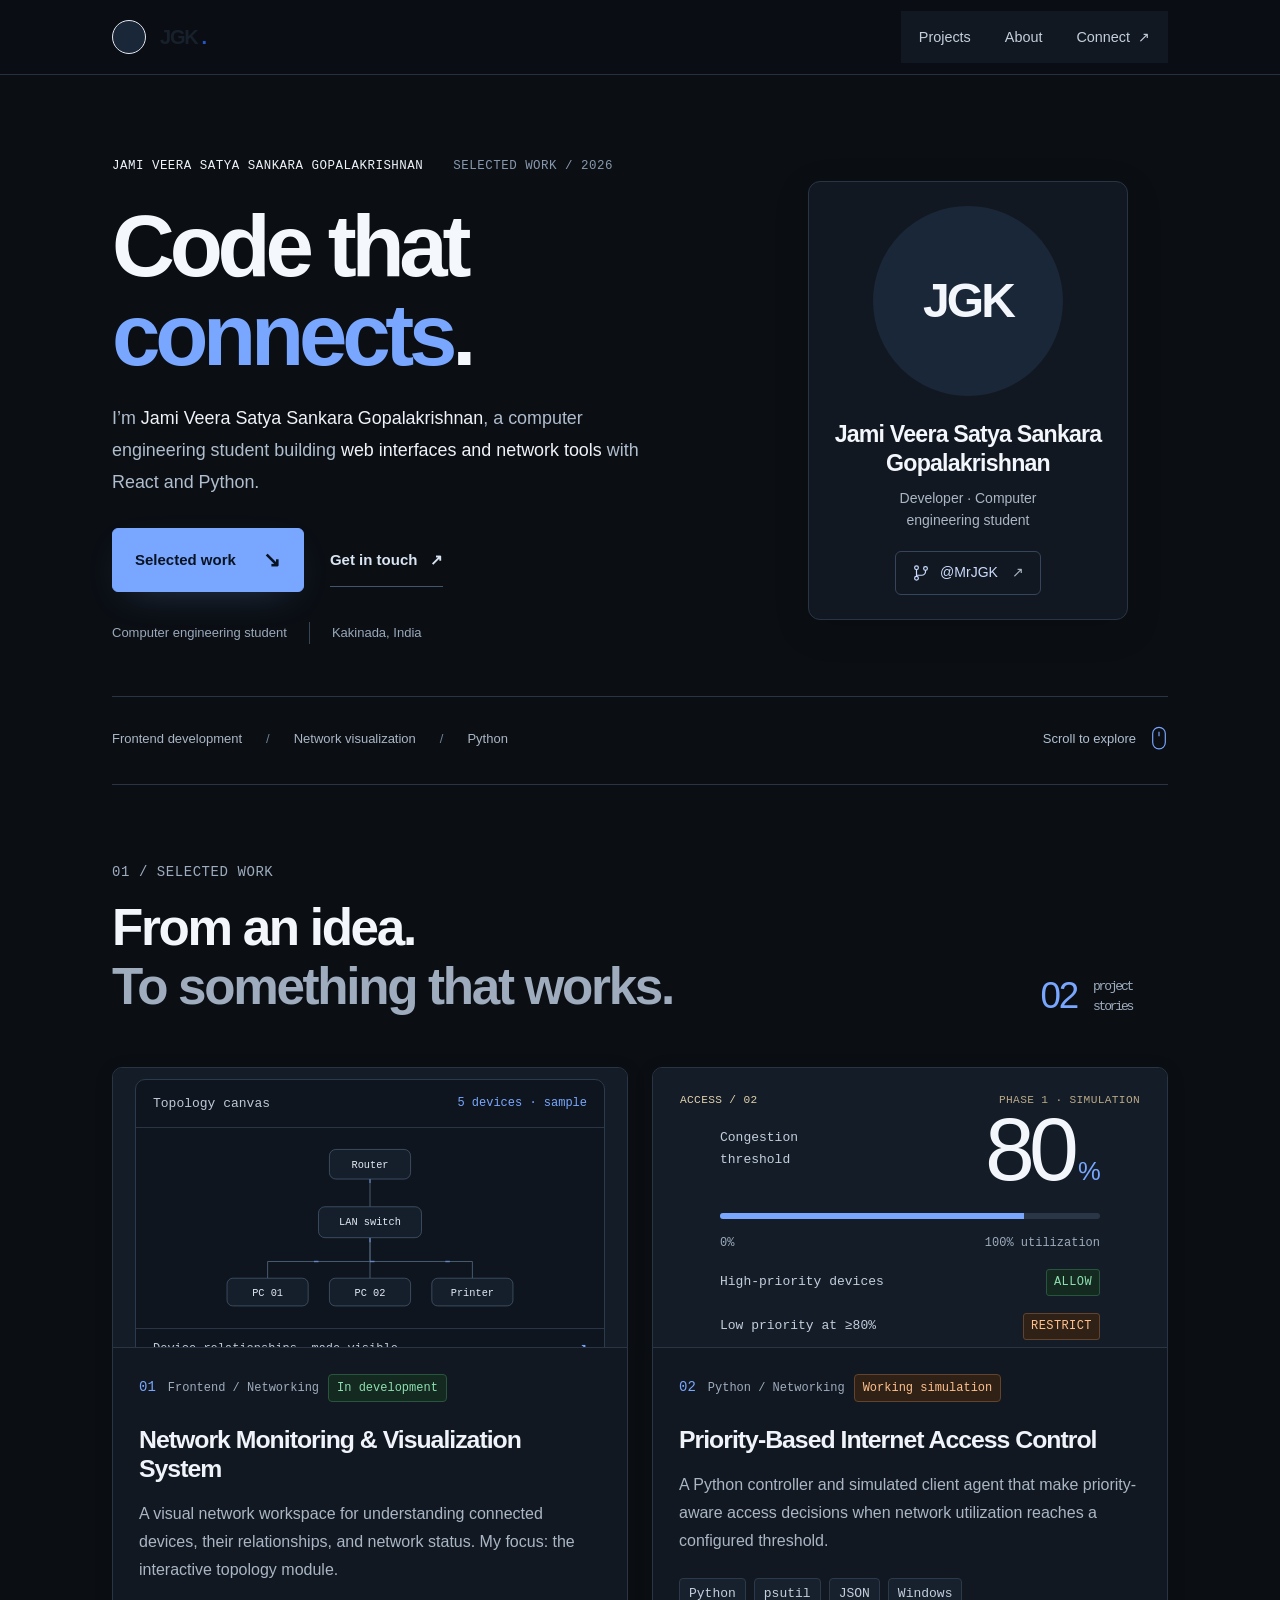
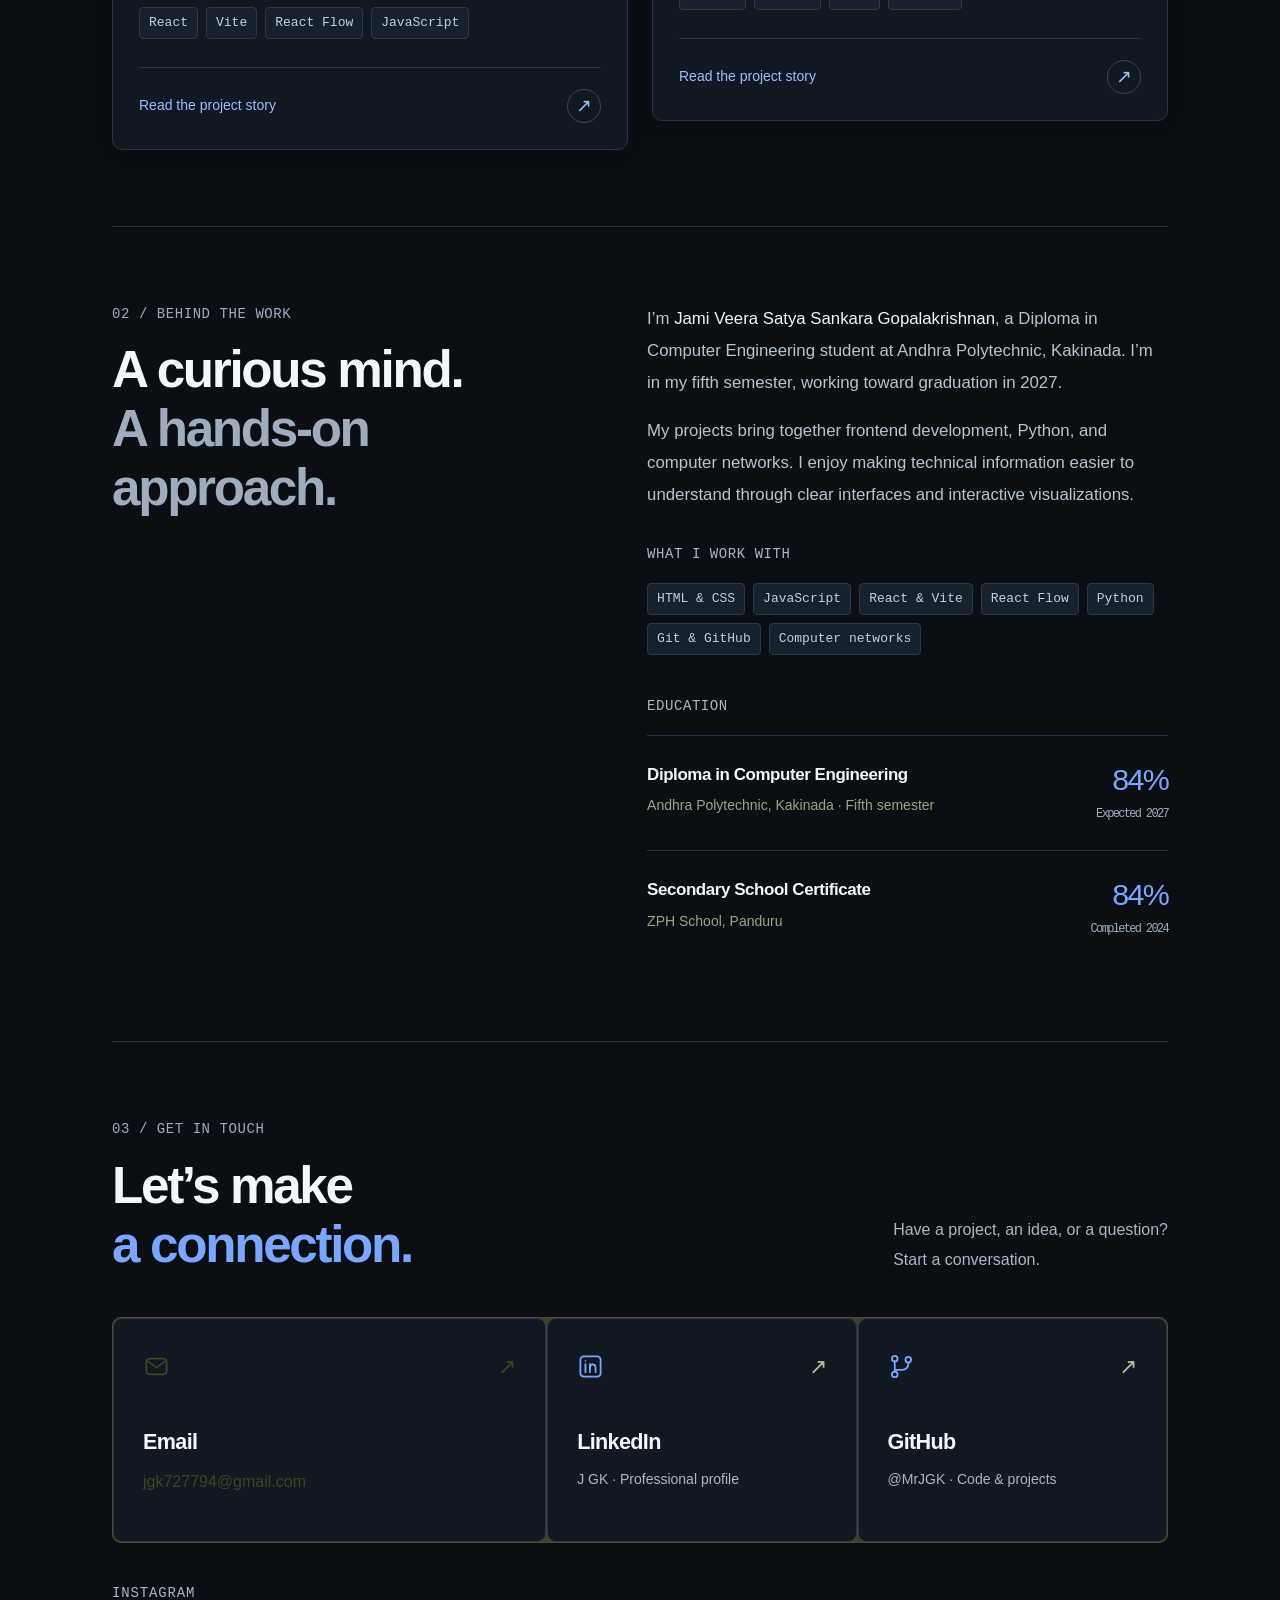
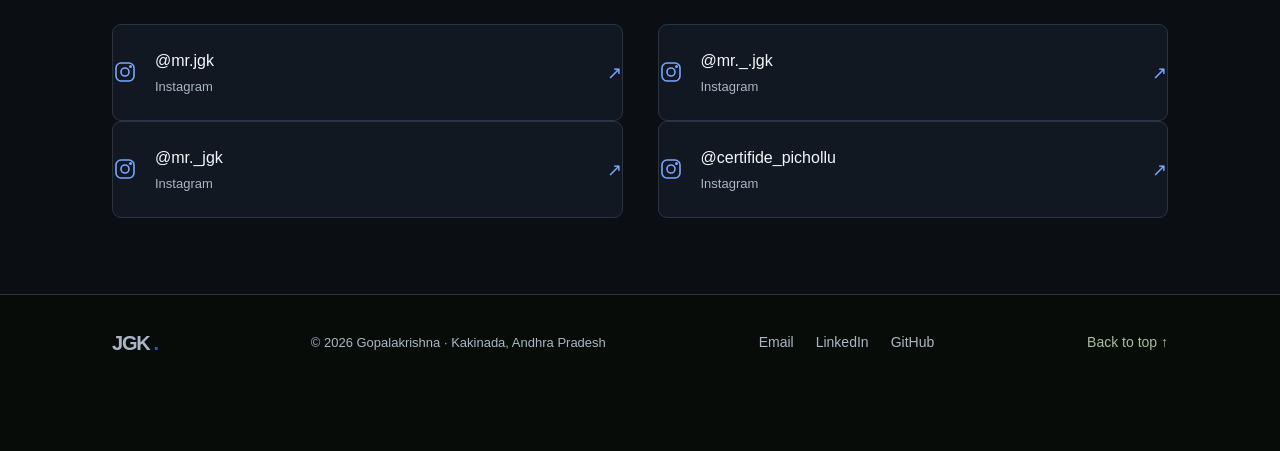
==== index.html @ 1cbed415 "Apply dark mode stylesheet cache refresh" ====
<!doctype html>
<html lang="en">
<head>
  <meta charset="UTF-8"><meta name="viewport" content="width=device-width,initial-scale=1">
  <title>Jami Veera Satya Sankara Gopalakrishnan | Portfolio</title>
  <meta name="description" content="Portfolio of Jami Veera Satya Sankara Gopalakrishnan — Computer Engineering student, web development, Python, and network visualization projects.">
  <meta name="theme-color" content="#ffffff">
  <link rel="icon" type="image/svg+xml" href="assets/favicon.svg">
  

  <script src="assets/effects.js?v=20261025-effects" defer></script>
  <link rel="preconnect" href="https://avatars.githubusercontent.com">
  <script src="assets/profile.js?v=20261025-effects" defer></script>
  <script src="assets/cinematic.js?v=20261025-effects" defer></script>
  <link rel="stylesheet" href="assets/portfolio.css?v=20261025-dark">
</head>
<body id="top" class="portfolio-home">
<div class="site-atmosphere" aria-hidden="true"><div class="background-shade"></div><canvas class="light-field" data-light-field></canvas></div>
<a class="skip-link" href="#main">Skip to content</a>
<header class="site-header"><div class="wrap header-inner"><a class="brand" href="index.html" aria-label="Jami Veera Satya Sankara Gopalakrishnan home"><span class="brand-avatar"><img data-github-avatar src="https://avatars.githubusercontent.com/u/302349533?v=4&amp;s=1024" width="36" height="36" alt="" decoding="async" referrerpolicy="no-referrer"></span>JGK<span>.</span></a><nav class="nav" aria-label="Main navigation"><a href="#projects">Projects</a><a href="#about">About</a><a href="#connect">Connect <span aria-hidden="true">↗</span></a></nav></div><div class="scroll-progress" aria-hidden="true"></div></header>
<main id="main" class="wrap">
  <section class="hero" aria-labelledby="intro-title">
    <div class="hero-stage">
      <div class="hero-copy">
        <p class="eyebrow"><span class="hero-identity">Jami Veera Satya Sankara Gopalakrishnan</span><span class="hero-edition">Selected work / 2026</span></p>
        <h1 id="intro-title"><span class="title-line">Code that</span><span class="title-line title-accent">connects<span class="hero-stop">.</span></span></h1>
        <p class="hero-description">I’m <strong>Jami Veera Satya Sankara Gopalakrishnan</strong>, a computer engineering student building <strong>web interfaces and network tools</strong> with React and Python.</p>
        <div class="hero-actions"><a class="primary-action" href="#projects">Selected work <span aria-hidden="true">↘</span></a><a class="secondary-action" href="mailto:jgk727794@gmail.com">Get in touch <span aria-hidden="true">↗</span></a></div>
        <div class="hero-context"><span>Computer engineering student</span><span>Kakinada, India</span></div>
      </div>
      <figure class="github-profile" aria-label="Jami Veera Satya Sankara Gopalakrishnan’s GitHub profile">
        <div class="github-profile-photo">
          <span class="github-profile-fallback" aria-hidden="true">JGK</span>
          <img data-github-avatar src="https://avatars.githubusercontent.com/u/302349533?v=4&amp;s=1024" width="256" height="256" alt="Jami Veera Satya Sankara Gopalakrishnan’s GitHub profile photo" fetchpriority="high" decoding="async" referrerpolicy="no-referrer">
        </div>
        <figcaption class="github-profile-details">
          <strong class="github-profile-name">Jami Veera Satya Sankara Gopalakrishnan</strong>
          <span class="github-profile-role">Developer · Computer engineering student</span>
          <a class="github-profile-link" href="https://github.com/MrJGK" target="_blank" rel="noopener noreferrer" aria-label="View MrJGK on GitHub, opens in a new tab">
            <svg viewBox="0 0 24 24" fill="none" stroke="currentColor" stroke-width="1.6" stroke-linecap="round" stroke-linejoin="round" aria-hidden="true"><circle cx="6" cy="5" r="2.5"/><circle cx="6" cy="19" r="2.5"/><circle cx="18" cy="6" r="2.5"/><path d="M6 7.5v9M18 8.5V10a5 5 0 0 1-5 5H6"/></svg>
            <span>@MrJGK</span><span aria-hidden="true">↗</span>
          </a>
        </figcaption>
      </figure>
    </div>
    <div class="hero-foot"><p>Frontend development <span aria-hidden="true">/</span> Network visualization <span aria-hidden="true">/</span> Python</p><a href="#projects" aria-label="Scroll to selected projects"><span>Scroll to explore</span><svg viewBox="0 0 20 28" fill="none" stroke="currentColor" stroke-width="1.3" aria-hidden="true"><rect x="3" y="1" width="14" height="24" rx="7"/><path d="M10 6v5"/></svg></a></div>
  </section>

  <section class="section" id="projects" aria-labelledby="projects-title">
    <div class="section-title" data-reveal><div><p class="overline">01 / Selected work</p><h2 id="projects-title">From an idea.<br><span class="muted-heading">To something that works.</span></h2></div><p class="work-count">02 <span>project stories</span></p></div>
    <div class="project-grid">
      <div class="project-shell" data-reveal style="--reveal-delay:0ms"><a class="project-card" href="projects/network-monitoring/index.html" aria-labelledby="network-title network-action">
        <div class="project-cover network-cover"><div class="cover-caption"><span>NETWORK / 01</span><span>Illustrative topology</span></div>
          <div class="network-preview">
            <div class="preview-heading"><span>Topology canvas</span><span class="preview-label">5 devices · sample</span></div>
            <svg class="topology" viewBox="0 0 480 264" aria-hidden="true">
              <g class="network-links" fill="none" stroke="currentColor" stroke-width="1.3"><path d="M240 55V99M240 147V184H81V210M240 184H399V210M240 147V210"/></g>
              <g class="network-packets" fill="none" stroke="currentColor" stroke-width="2"><path d="M240 55V99M240 147V184H81V210M240 184H399V210M240 147V210"/></g>
              <g class="network-nodes" stroke-width="1"><rect x="177" y="10" width="126" height="46" rx="10"/><rect x="160" y="99" width="160" height="48" rx="10"/><rect x="18" y="210" width="126" height="43" rx="9"/><rect x="177" y="210" width="126" height="43" rx="9"/><rect x="336" y="210" width="126" height="43" rx="9"/></g>
              <g class="network-node-labels" font-family="Consolas,monospace" font-size="16" text-anchor="middle"><text x="240" y="39">Router</text><text x="240" y="128">LAN switch</text><text x="81" y="237">PC 01</text><text x="240" y="237">PC 02</text><text x="399" y="237">Printer</text></g>
            </svg>
            <div class="preview-footer"><span>Device relationships, made visible.</span><span aria-hidden="true">↗</span></div>
          </div>
        </div>
        <div class="project-body"><div class="card-meta"><span class="index">01</span><span>Frontend / Networking</span><span class="badge">In development</span></div><h3 id="network-title" style="view-transition-name:network-title">Network Monitoring &amp; Visualization System</h3><p>A visual network workspace for understanding connected devices, their relationships, and network status. My focus: the interactive topology module.</p><ul class="tags" aria-label="Technologies"><li>React</li><li>Vite</li><li>React Flow</li><li>JavaScript</li></ul><div class="card-bottom"><span id="network-action">Read the project story</span><span class="arrow" aria-hidden="true">↗</span></div></div>
      </a></div>
      <div class="project-shell" data-reveal style="--reveal-delay:90ms"><a class="project-card" href="projects/priority-access-control/index.html" aria-labelledby="priority-title priority-action">
        <div class="project-cover priority"><div class="cover-caption"><span>ACCESS / 02</span><span>Phase 1 · simulation</span></div><div class="rule-preview"><div class="threshold-display"><span>Congestion<br>threshold</span><strong>80<span>%</span></strong></div><div class="meter" aria-hidden="true"></div><div class="meter-label"><span>0%</span><span>100% utilization</span></div><div class="rule-line"><span>High-priority devices</span><b class="state-allow">ALLOW</b></div><div class="rule-line"><span>Low priority at ≥80%</span><b class="state-restrict">RESTRICT</b></div></div></div>
        <div class="project-body"><div class="card-meta"><span class="index">02</span><span>Python / Networking</span><span class="badge warm">Working simulation</span></div><h3 id="priority-title" style="view-transition-name:priority-title">Priority-Based Internet Access Control</h3><p>A Python controller and simulated client agent that make priority-aware access decisions when network utilization reaches a configured threshold.</p><ul class="tags" aria-label="Technologies"><li>Python</li><li>psutil</li><li>JSON</li><li>Windows</li></ul><div class="card-bottom"><span id="priority-action">Read the project story</span><span class="arrow" aria-hidden="true">↗</span></div></div>
      </a></div>
    </div>
  </section>

  <section class="section about-grid" id="about" aria-labelledby="about-title">
    <div class="about-title" data-reveal><p class="overline">02 / Behind the work</p><h2 id="about-title">A curious mind.<br><span class="muted-heading">A hands-on approach.</span></h2></div>
    <div class="about-copy" data-reveal style="--reveal-delay:80ms"><p>I’m <strong>Jami Veera Satya Sankara Gopalakrishnan</strong>, a Diploma in Computer Engineering student at Andhra Polytechnic, Kakinada. I’m in my fifth semester, working toward graduation in 2027.</p><p>My projects bring together frontend development, Python, and computer networks. I enjoy making technical information easier to understand through clear interfaces and interactive visualizations.</p><h3 class="subheading">What I work with</h3><ul class="tags" aria-label="Skills"><li>HTML &amp; CSS</li><li>JavaScript</li><li>React &amp; Vite</li><li>React Flow</li><li>Python</li><li>Git &amp; GitHub</li><li>Computer networks</li></ul>
      <div class="education"><h3 class="subheading">Education</h3><div class="education-item"><div><h3>Diploma in Computer Engineering</h3><p>Andhra Polytechnic, Kakinada · Fifth semester</p></div><div class="education-result">84%<span>Expected 2027</span></div></div><div class="education-item"><div><h3>Secondary School Certificate</h3><p>ZPH School, Panduru</p></div><div class="education-result">84%<span>Completed 2024</span></div></div></div>
    </div>
  </section>

  <section class="section" id="connect" aria-labelledby="connect-title">
    <div class="connect-intro" data-reveal><div><p class="overline">03 / Get in touch</p><h2 id="connect-title">Let’s make<br><span class="accent">a connection.</span></h2></div><p class="connect-copy">Have a project, an idea, or a question?<br>Start a conversation.</p></div>
    <div class="contact-grid">
      <div class="contact-shell" data-reveal>
        <a class="contact-card contact-email" href="mailto:jgk727794@gmail.com" aria-label="Email Jami Veera Satya Sankara Gopalakrishnan at jgk727794@gmail.com">
          <div class="contact-card-top"><svg viewBox="0 0 24 24" fill="none" stroke="currentColor" stroke-width="1.6" aria-hidden="true"><rect x="3" y="5" width="18" height="14" rx="3"/><path d="m4 7 8 6 8-6" stroke-linecap="round" stroke-linejoin="round"/></svg><span aria-hidden="true">↗</span></div>
          <strong>Email</strong><span class="contact-detail">jgk727794@gmail.com</span>
        </a>
      </div>
      <div class="contact-shell" data-reveal style="--reveal-delay:70ms">
        <a class="contact-card" href="https://www.linkedin.com/in/j-gk-05607840a/" target="_blank" rel="noopener noreferrer" aria-label="J GK on LinkedIn, opens in a new tab">
          <div class="contact-card-top"><svg viewBox="0 0 24 24" fill="none" stroke="currentColor" stroke-width="1.6" stroke-linecap="round" stroke-linejoin="round" aria-hidden="true"><rect x="3" y="3" width="18" height="18" rx="3"/><path d="M7.5 10v7M11.5 17v-7m0 3.2c0-4.2 5-4.2 5 0V17"/><circle cx="7.5" cy="7" r=".7" fill="currentColor" stroke="none"/></svg><span aria-hidden="true">↗</span></div>
          <strong>LinkedIn</strong><span class="contact-detail">J GK · Professional profile</span>
        </a>
      </div>
      <div class="contact-shell" data-reveal style="--reveal-delay:140ms">
        <a class="contact-card" href="https://github.com/MrJGK" target="_blank" rel="noopener noreferrer" aria-label="MrJGK on GitHub, opens in a new tab">
          <div class="contact-card-top"><svg viewBox="0 0 24 24" fill="none" stroke="currentColor" stroke-width="1.6" stroke-linecap="round" stroke-linejoin="round" aria-hidden="true"><circle cx="6" cy="5" r="2.5"/><circle cx="6" cy="19" r="2.5"/><circle cx="18" cy="6" r="2.5"/><path d="M6 7.5v9M18 8.5V10a5 5 0 0 1-5 5H6"/></svg><span aria-hidden="true">↗</span></div>
          <strong>GitHub</strong><span class="contact-detail">@MrJGK · Code &amp; projects</span>
        </a>
      </div>
    </div>
    <h3 class="instagram-heading" data-reveal>Instagram</h3>
    <div class="social-grid">
      <div class="social-shell" data-reveal style="--reveal-delay:0ms"><a class="social-link" href="https://www.instagram.com/mr.jgk/" target="_blank" rel="noopener noreferrer" aria-label="Instagram @mr.jgk, opens in a new tab"><svg class="social-icon" viewBox="0 0 24 24" fill="none" stroke="currentColor" stroke-width="1.6" aria-hidden="true"><rect x="3" y="3" width="18" height="18" rx="5"/><circle cx="12" cy="12" r="4"/><circle cx="17.5" cy="6.5" r=".7" fill="currentColor"/></svg><span class="social-text"><strong>@mr.jgk</strong><small>Instagram</small></span><span class="external-arrow" aria-hidden="true">↗</span></a></div>
      <div class="social-shell" data-reveal style="--reveal-delay:70ms"><a class="social-link" href="https://www.instagram.com/mr._.jgk/" target="_blank" rel="noopener noreferrer" aria-label="Instagram @mr._.jgk, opens in a new tab"><svg class="social-icon" viewBox="0 0 24 24" fill="none" stroke="currentColor" stroke-width="1.6" aria-hidden="true"><rect x="3" y="3" width="18" height="18" rx="5"/><circle cx="12" cy="12" r="4"/><circle cx="17.5" cy="6.5" r=".7" fill="currentColor"/></svg><span class="social-text"><strong>@mr._.jgk</strong><small>Instagram</small></span><span class="external-arrow" aria-hidden="true">↗</span></a></div>
      <div class="social-shell" data-reveal style="--reveal-delay:0ms"><a class="social-link" href="https://www.instagram.com/mr._jgk/" target="_blank" rel="noopener noreferrer" aria-label="Instagram @mr._jgk, opens in a new tab"><svg class="social-icon" viewBox="0 0 24 24" fill="none" stroke="currentColor" stroke-width="1.6" aria-hidden="true"><rect x="3" y="3" width="18" height="18" rx="5"/><circle cx="12" cy="12" r="4"/><circle cx="17.5" cy="6.5" r=".7" fill="currentColor"/></svg><span class="social-text"><strong>@mr._jgk</strong><small>Instagram</small></span><span class="external-arrow" aria-hidden="true">↗</span></a></div>
      <div class="social-shell" data-reveal style="--reveal-delay:70ms"><a class="social-link" href="https://www.instagram.com/certifide_pichollu/" target="_blank" rel="noopener noreferrer" aria-label="Instagram @certifide_pichollu, opens in a new tab"><svg class="social-icon" viewBox="0 0 24 24" fill="none" stroke="currentColor" stroke-width="1.6" aria-hidden="true"><rect x="3" y="3" width="18" height="18" rx="5"/><circle cx="12" cy="12" r="4"/><circle cx="17.5" cy="6.5" r=".7" fill="currentColor"/></svg><span class="social-text"><strong>@certifide_pichollu</strong><small>Instagram</small></span><span class="external-arrow" aria-hidden="true">↗</span></a></div>
    </div>
  </section>
</main>
<footer class="site-footer"><div class="wrap footer-inner"><a class="brand" href="index.html">JGK<span>.</span></a><p>© 2026 Gopalakrishna · Kakinada, Andhra Pradesh</p><nav class="footer-links" aria-label="Contact links"><a href="mailto:jgk727794@gmail.com">Email</a><a href="https://www.linkedin.com/in/j-gk-05607840a/" target="_blank" rel="noopener noreferrer" aria-label="LinkedIn, opens in a new tab">LinkedIn</a><a href="https://github.com/MrJGK" target="_blank" rel="noopener noreferrer" aria-label="GitHub, opens in a new tab">GitHub</a></nav><a href="#top">Back to top ↑</a></div></footer>
<button class="motion-toggle" data-motion-toggle type="button" aria-pressed="false" aria-label="Pause visual effects" hidden><svg viewBox="0 0 18 18" fill="none" stroke="currentColor" stroke-width="1.6" aria-hidden="true"><path class="pause-icon" d="M6 4v10M12 4v10"/><path class="play-icon" d="m6 4 7 5-7 5Z"/></svg><span data-motion-label>Pause effects</span></button>
</body>
</html>
---- assets/portfolio.css ----
@charset "UTF-8";
/* A single shared visual system for the portfolio and its project stories. */
:root{color-scheme:dark;--bg:#080b0a;--panel:#111713;--panel-2:#18221a;--ink:#f1f4ec;--muted:#aeb9b0;--line:#2b372d;--accent:#d0ff4e;--accent-cool:#8ddcc8;--peach:#f7be81;--sans:Arial,"Segoe UI",Helvetica,sans-serif;--mono:"SFMono-Regular",Consolas,"Liberation Mono",monospace;--ease-out:cubic-bezier(.22,1,.36,1);--scroll-progress:0;--ambient-shift:0px;--scene-x:0px;--scene-y:0px}
*{box-sizing:border-box}
html{scroll-behavior:smooth;scroll-padding-top:104px}
body{margin:0;position:relative;isolation:isolate;background:var(--bg);color:var(--ink);font:400 1rem/1.7 var(--sans);-webkit-font-smoothing:antialiased}
::selection{background:var(--accent);color:#142000}
a{color:inherit;text-decoration:none}
a,button,input{touch-action:manipulation}
button,input{font:inherit}
a:focus-visible,button:focus-visible,summary:focus-visible{outline:3px solid var(--accent);outline-offset:6px;border-radius:4px}
svg{display:block;max-width:100%}
p,h1,h2,h3,h4{margin-top:0}
h1,h2,h3,h4{font-weight:600;line-height:1.12;letter-spacing:-.045em}
p{color:var(--muted);margin-bottom:1rem}
p:last-child{margin-bottom:0}
.wrap{width:100%;max-width:1440px;padding-inline:64px;margin-inline:auto}
.accent{color:var(--accent)}
.muted-heading{color:#94a28e}
.skip-link{position:fixed;top:-100px;left:20px;z-index:100;padding:10px 18px;background:var(--accent);color:var(--bg)}
.skip-link:focus{top:10px}
.site-atmosphere{position:fixed;inset:0;z-index:-1;pointer-events:none;overflow:hidden;background:var(--bg)}
.background-shade{position:absolute;inset:0;background:radial-gradient(ellipse at 80% 12%,rgba(119,157,62,.065),transparent 48%),radial-gradient(ellipse at 5% 70%,rgba(68,111,103,.045),transparent 45%)}
.light-field{position:absolute;inset:0;width:100%;height:100%;opacity:.7}
.project-page .light-field{opacity:.2}
.site-header{position:sticky;top:0;z-index:30;background:rgba(8,11,10,.76);backdrop-filter:blur(18px);-webkit-backdrop-filter:blur(18px);border-bottom:1px solid rgba(151,174,137,.14);transition:background .3s,border-color .3s}
.site-header.is-scrolled{background:rgba(8,11,10,.94);border-color:#36432f}
.header-inner{min-height:91px;display:flex;align-items:center;justify-content:space-between;gap:22px}
.brand{display:inline-flex;align-items:center;gap:4px;line-height:1;font-size:1.4rem;font-weight:750;letter-spacing:-.06em;flex-shrink:0}
.brand>span:last-child{color:var(--accent)}
.brand-avatar{display:block;width:34px;height:34px;margin-right:10px;border-radius:50%;overflow:hidden;background:#25321f;flex-shrink:0}
.brand-avatar img{width:100%;height:100%;object-fit:cover}
.nav{display:flex;align-items:center;gap:4px;padding:5px;border:1px solid #35402c;border-radius:100px;background:rgba(19,26,16,.86);font-size:.875rem}
.nav a{color:#c8d2bf;padding:9px 19px;border-radius:100px;min-height:42px;transition:color .25s,background .25s}
.nav a:hover{color:var(--ink);background:#253021}
.nav a[aria-current="location"]{background:var(--accent);color:#15200b}
.nav a:last-child span{padding-left:4px}
.scroll-progress{position:absolute;left:0;right:0;bottom:-1px;height:2px;background:linear-gradient(90deg,var(--accent),var(--accent-cool));transform:scaleX(var(--scroll-progress));transform-origin:left center;pointer-events:none}
.eyebrow,.overline{font: .875rem/1.6 var(--mono);text-transform:uppercase;letter-spacing:.07em;color:#b2c1a7}
.hero{position:relative;padding:0}
.hero-stage{position:relative;display:grid;grid-template-columns:1.16fr .84fr;gap:36px;align-items:center;min-height:min(790px,calc(100svh - 168px));padding:63px 0 42px}
.hero-copy{position:relative;z-index:2;min-width:0}
.hero .eyebrow{display:flex;align-items:center;flex-wrap:wrap;gap:12px 30px;margin:0 0 35px;font-size:.8125rem}
.hero-identity{color:var(--ink)}
.hero-edition{color:#839176}
.hero h1{position:relative;margin:0 0 28px;font-size:clamp(4.25rem,8vw,7.7rem);font-weight:750;line-height:.97;letter-spacing:-.065em;text-transform:uppercase}
.title-line{display:block;white-space:nowrap}
.title-accent{color:var(--accent)}
.hero-stop{color:#ecf3e5}
.hero-description{font-size:1.08rem;line-height:1.85;max-width:465px;margin-bottom:30px;color:#adbba5}
.hero-description strong{color:#e1eadb;font-weight:500}
.hero-actions{display:flex;flex-wrap:wrap;align-items:center;gap:26px}
.primary-action,.secondary-action{display:inline-flex;align-items:center;justify-content:center;min-height:54px;gap:27px;font-size:.9375rem;font-weight:600;transition:transform .35s var(--ease-out),background .3s,color .3s,box-shadow .3s}
.primary-action{padding:13px 22px;border:1px solid var(--accent);border-radius:5px;background:var(--accent);color:#14200a;box-shadow:0 12px 38px -18px rgba(189,255,63,.3)}
.primary-action:hover{background:#e0ff89;transform:translateY(-3px);box-shadow:0 15px 40px -15px rgba(189,255,63,.3)}
.primary-action span{font-size:1.3rem;transition:transform .35s var(--ease-out)}
.primary-action:hover span{transform:translate(3px,3px)}
.secondary-action{gap:13px;color:#d4dfcc;border-bottom:1px solid #546744}
.secondary-action:hover{color:var(--accent)}
.secondary-action span{transition:transform .35s var(--ease-out)}
.secondary-action:hover span{transform:translate(3px,-3px)}
.hero-context{margin-top:30px;display:flex;flex-wrap:wrap;gap:10px 22px;font-size:.8125rem;color:#8e9b85}
.hero-context span+span{padding-left:22px;border-left:1px solid #425336}
/* A static GitHub profile: no masks, filters, lighting, tilt, or image animation. */
.github-profile{width:100%;max-width:380px;justify-self:center;margin:0;padding:32px 24px;background:var(--panel);border:1px solid var(--line);border-radius:24px;text-align:center}
.github-profile-photo{position:relative;display:grid;place-items:center;width:min(100%,256px);aspect-ratio:1;margin:0 auto 24px;border-radius:50%;overflow:hidden;background:#25321f;border:1px solid #44503e}
.github-profile-photo img{position:absolute;inset:0;display:block;width:100%;height:100%;object-fit:cover;background:var(--panel)}
.github-profile-fallback{font-size:3rem;font-weight:600;letter-spacing:-.06em;color:var(--ink)}
.github-profile-details{display:flex;flex-direction:column;align-items:center;gap:9px}
.github-profile-name{font-size:1.45rem;line-height:1.25;font-weight:600;letter-spacing:-.035em;color:var(--ink)}
.github-profile-role{max-width:250px;font-size:.875rem;line-height:1.6;color:var(--muted);text-wrap:balance}
.github-profile-link{display:inline-flex;align-items:center;justify-content:center;gap:10px;min-height:44px;margin-top:10px;padding:9px 16px;border:1px solid #40503b;border-radius:9px;color:#dce8d1;font-size:.875rem;line-height:1.5}
.github-profile-link svg{width:18px;height:18px;flex-shrink:0}
.github-profile-link>span:last-child{margin-left:4px;color:var(--muted)}
.github-profile-link:hover{background:#1f2922;border-color:#71806c}
@media(max-width:820px){.github-profile{max-width:360px;margin-top:10px}}
@media(max-width:380px){.github-profile{padding:26px 18px}.github-profile-photo{width:min(100%,220px)}}
.hero-foot{display:flex;justify-content:space-between;align-items:center;gap:24px;border-top:1px solid #30402b;padding:24px 0 27px}
.hero-foot>p{display:flex;flex-wrap:wrap;gap:10px 24px;font: .8125rem/1.7 var(--mono);color:#9eae91;margin:0}
.hero-foot>p>span{color:#5a7147}
.hero-foot>a{display:flex;align-items:center;gap:14px;font-size:.8125rem;white-space:nowrap;color:#b4c5a7;padding-block:5px}
.hero-foot svg{width:18px;height:26px;color:var(--accent)}
.section{padding-block:100px;border-top:1px solid #283424;scroll-margin-top:20px}
.section-title{display:flex;align-items:end;justify-content:space-between;gap:32px;margin-bottom:50px}
.section-title .overline{margin-bottom:24px}
.section-title h2,.about-title h2,.connect-intro h2{font-size:clamp(2.2rem,4.3vw,4rem);font-weight:550;line-height:1.08;letter-spacing:-.055em;margin:0}
.work-count{display:flex;align-items:center;gap:16px;color:var(--accent);font-size:3.1rem;line-height:1;letter-spacing:-.06em;margin:0}
.work-count span{font: .8125rem/1.55 var(--mono);color:#9bac8d;max-width:75px}
.project-grid{display:grid;grid-template-columns:1.16fr 1fr;gap:34px;align-items:start;perspective:1200px}
.project-shell{min-width:0}
.project-shell:nth-child(2){margin-top:128px}
.project-card{display:flex;flex-direction:column;min-width:0;position:relative;isolation:isolate;overflow:hidden;border:1px solid #334429;border-radius:13px;background:linear-gradient(145deg,rgba(21,31,18,.98),rgba(12,21,12,.98));transform:perspective(1000px) rotateX(var(--tilt-x,0deg)) rotateY(var(--tilt-y,0deg)) translateY(var(--card-lift,0px));transition:transform .5s var(--ease-out),border-color .35s,box-shadow .35s}
.project-card:before{content:"";position:absolute;inset:0;z-index:3;pointer-events:none;opacity:0;background:radial-gradient(480px circle at var(--pointer-x,50%) var(--pointer-y,0%),rgba(219,255,134,.095),transparent 67%);transition:opacity .3s}
.project-card.is-hovered:before{opacity:1}
.project-card:hover,.project-card:focus-visible{--card-lift:-5px;border-color:#88a65a;box-shadow:0 25px 75px -30px rgba(0,0,0,.65)}
.project-cover{position:relative;height:378px;min-width:0;display:flex;align-items:center;justify-content:center;padding:64px 30px 26px;border-bottom:1px solid #35492e;background:radial-gradient(ellipse at 40% 5%,rgba(164,228,77,.09),transparent 75%),linear-gradient(135deg,#172514,#0f1b10);overflow:hidden}
.project-cover:after{content:"↗";position:absolute;right:22px;bottom:20px;z-index:4;display:grid;place-items:center;width:40px;height:40px;border-radius:50%;background:var(--accent);color:#162509;font-size:1.3rem;opacity:0;transform:translate(-6px,6px);transition:opacity .35s,transform .35s var(--ease-out)}
.project-card:hover .project-cover:after,.project-card:focus-visible .project-cover:after{opacity:1;transform:none}
.cover-caption{position:absolute;left:27px;right:27px;top:24px;display:flex;justify-content:space-between;gap:14px;color:#c6d8b6;font: .75rem/1.5 var(--mono);text-transform:uppercase;letter-spacing:.03em}
.cover-caption span:last-child{color:#8ca279}
.network-preview{position:relative;width:100%;border:1px solid #3a512f;border-radius:10px;background:rgba(8,18,10,.54);box-shadow:0 22px 40px -25px #030703;transform:perspective(1000px) rotateX(5deg) rotateY(-6deg);transition:transform .6s var(--ease-out),border-color .35s}
.project-card:hover .network-preview,.project-card:focus-visible .network-preview{transform:perspective(1000px) rotateX(0) rotateY(0);border-color:#7b9953}
.preview-heading{display:flex;justify-content:space-between;gap:16px;padding:14px 17px;border-bottom:1px solid #2d4325;font: .8125rem/1.5 var(--mono);color:#d1e1c2}
.preview-label{font-size:.75rem;color:#8da578}
.topology{display:block;width:100%;height:230px;padding:15px 9px}
.network-links{color:#537b36}
.network-packets{color:var(--accent);stroke-dasharray:7 110;stroke-dashoffset:117;opacity:0}
.network-nodes{fill:#182a14;stroke:#577d39;transition:fill .35s,stroke .35s}
.network-node-labels{fill:#d7e9c5}
.project-card:hover .network-nodes{fill:#233b18;stroke:#91b860}
.preview-footer{display:flex;justify-content:space-between;gap:12px;padding:11px 17px;border-top:1px solid #2d4325;font: .75rem/1.5 var(--mono);color:#8ba479}
.preview-footer>span:last-child{color:var(--accent)}
.project-body{display:flex;flex-direction:column;flex:1;min-width:0;padding:30px}
.card-meta{display:flex;align-items:center;flex-wrap:wrap;gap:9px;margin-bottom:23px;font: .8125rem/1.5 var(--mono);color:#9eaf90}
.card-meta .index{font-size:.875rem;color:var(--accent);padding-right:3px}
.badge{display:inline-block;border:1px solid #4e6839;border-radius:4px;color:#c8dfb4;font: .75rem/1.5 var(--mono);padding:4px 8px}
.badge.warm{border-color:#796048;color:var(--peach)}
.project-body h3{font-size:clamp(1.5rem,2.35vw,2.05rem);font-weight:550;letter-spacing:-.04em;line-height:1.17;margin-bottom:17px;transition:color .3s}
.project-card:hover h3{color:#e6ffc4}
.project-body>p{font-size:1rem;line-height:1.8;color:#aebfa1;margin-bottom:23px}
.tags{list-style:none;margin:0;padding:0;display:flex;flex-wrap:wrap;gap:8px}
.tags li{padding:5px 9px;border:1px solid #35492b;border-radius:4px;background:#1a2915;color:#bfd2ad;font: .8125rem/1.55 var(--mono);transition:background .3s,border-color .3s}
.tags li:hover{background:#2b3f1f;border-color:#7b9a51}
.project-body>.tags{margin-bottom:28px}
.card-bottom{display:flex;align-items:center;justify-content:space-between;gap:15px;margin-top:auto;padding-top:21px;border-top:1px solid #34482a;color:#d5e7c0;font-size:.875rem}
.card-bottom .arrow{display:grid;place-items:center;width:34px;height:34px;border:1px solid #54743b;border-radius:50%;color:var(--accent);font-size:1.2rem;transition:background .3s,color .3s,transform .3s}
.project-card:hover .card-bottom .arrow{background:var(--accent);color:#18300a;transform:rotate(8deg)}
.project-cover.priority{height:342px;border-color:#5c4a30;background:radial-gradient(ellipse at 85% 0,rgba(221,160,67,.13),transparent 75%),linear-gradient(135deg,#292618,#171d12)}
.priority .cover-caption{color:#e2d1ae}
.priority .cover-caption span:last-child{color:#baaa88}
.rule-preview{width:100%;max-width:380px;display:grid;gap:17px}
.threshold-display{display:flex;align-items:center;justify-content:space-between;gap:20px;padding-bottom:7px}
.threshold-display>span{color:#d1c8b1;font: .8125rem/1.7 var(--mono)}
.threshold-display>strong{color:#f6e8bf;font-weight:500;font-size:5.6rem;line-height:.9;letter-spacing:-.065em}
.threshold-display>strong>span{font-size:1.6rem;color:var(--peach);letter-spacing:-.03em;margin-left:5px}
.meter{height:6px;background:#3c3925;border-radius:12px;overflow:hidden}
.meter:after{content:"";display:block;width:80%;height:100%;background:linear-gradient(90deg,#afc86c,var(--peach));transform-origin:left center}
.meter-label{display:flex;justify-content:space-between;color:#a9a18b;font: .75rem/1.3 var(--mono)}
.rule-line{display:flex;align-items:center;justify-content:space-between;gap:12px;font: .8125rem/1.6 var(--mono);color:#c1c5ab}
.rule-line b{font-weight:400;font-size:.75rem;letter-spacing:.035em}
.state-allow{color:#c6e78d;background:#25351b;border:1px solid #4c6833;padding:3px 7px;border-radius:3px}
.state-restrict{color:#f4c594;background:#35291c;border:1px solid #6f5234;padding:3px 7px;border-radius:3px}
.about-grid{display:grid;grid-template-columns:1fr 1.12fr;gap:105px;align-items:start}
.about-title{position:sticky;top:132px}
.about-title .overline{margin-bottom:27px}
.about-copy>p{font-size:1.1rem;line-height:1.9;color:#b4c0ab}
.about-copy strong{font-weight:500;color:#e4eddc}
.subheading{font: .875rem/1.6 var(--mono);text-transform:uppercase;letter-spacing:.04em;color:#bacbaf;margin:33px 0 17px}
.education{margin-top:40px}
.education-item{display:grid;grid-template-columns:1fr auto;gap:22px;padding:27px 0;border-top:1px solid #3c4a31}
.education-item h3{font-size:1.06rem;line-height:1.4;letter-spacing:-.025em;margin:0 0 7px;color:#d9e7cf}
.education-item p{font-size:.875rem;line-height:1.8;max-width:310px;margin:0;color:#95a789}
.education-result{font-size:1.9rem;font-weight:500;letter-spacing:-.055em;color:var(--accent);text-align:right;line-height:1.1}
.education-result span{display:block;margin-top:9px;font: .75rem/1.5 var(--mono);color:#96ac85;white-space:nowrap}
.connect-intro{display:flex;align-items:end;justify-content:space-between;gap:54px;margin-bottom:42px}
.connect-intro .overline{margin-bottom:25px}
.connect-intro h2{font-size:clamp(2.4rem,6vw,5.4rem);line-height:1;letter-spacing:-.065em}
.connect-copy{max-width:290px;font-size:1rem;line-height:1.85;margin:0;color:#b0bea5}
.contact-grid{display:grid;grid-template-columns:1.4fr 1fr 1fr;gap:1px;border:1px solid #445133;border-radius:9px;overflow:hidden;background:#36452b;margin:0 0 40px}
.contact-shell{display:flex;min-width:0}
.contact-card{display:flex;flex-direction:column;position:relative;width:100%;min-height:224px;gap:8px;padding:29px;background:#111b0f;transition:background .35s,color .35s}
.contact-card:hover,.contact-card:focus-visible{background:#1e2d16}
.contact-card:focus-visible{outline-offset:-6px;border-radius:4px}
.contact-card-top{display:flex;align-items:center;justify-content:space-between;margin-bottom:30px;gap:24px}
.contact-card-top svg{width:27px;height:27px;color:var(--accent)}
.contact-card-top>span{font-size:1.4rem;color:#a9c391;transition:transform .35s var(--ease-out)}
.contact-card:hover .contact-card-top>span{transform:translate(3px,-3px)}
.contact-card>strong{font-size:1.35rem;font-weight:550;letter-spacing:-.03em}
.contact-detail{font-size:.875rem;color:#a3b798;overflow-wrap:anywhere;line-height:1.7}
.contact-email{background:var(--accent);color:#1a260b}
.contact-email:hover,.contact-email:focus-visible{background:#e2ff96}
.contact-email .contact-card-top svg,.contact-email .contact-card-top>span,.contact-email .contact-detail{color:#354820}
.contact-email .contact-detail{font-size:1rem}
.contact-email:focus-visible{outline-color:#1e3610}
.instagram-heading{font: .875rem/1.5 var(--mono);color:#9caf8b;text-transform:uppercase;letter-spacing:.06em;margin:36px 0 20px}
.social-grid{display:grid;grid-template-columns:1fr 1fr;column-gap:35px;row-gap:0}
.social-shell{display:flex;min-width:0}
.social-link{display:flex;align-items:center;gap:18px;width:100%;min-width:0;min-height:89px;padding:22px 0;border-top:1px solid #334529;transition:background .3s,border-color .3s}
.social-link:hover{border-color:#99b867;background:linear-gradient(90deg,rgba(92,126,53,.08),transparent)}
.social-icon{width:24px;height:24px;color:#bdcfad;flex-shrink:0}
.social-text{min-width:0}
.social-link strong{font-size:1rem;font-weight:500;display:block;overflow-wrap:anywhere;color:#c9dac0}
.social-link small{font-size:.8125rem;color:#829775;display:block;margin-top:2px}
.social-link .external-arrow{margin-left:auto;font-size:1.15rem;color:var(--accent);transition:transform .35s var(--ease-out)}
.social-link:hover .external-arrow{transform:translate(3px,-3px)}
.site-footer{padding:36px 0 96px;background:rgba(6,11,6,.74);border-top:1px solid #33452a}
.footer-inner{display:flex;justify-content:space-between;align-items:center;gap:23px;flex-wrap:wrap}
.footer-inner p{font-size:.8125rem;color:#829477;margin:0}
.footer-inner>a:not(.brand){font-size:.875rem;color:#a9bd9a}
.footer-links{display:flex;gap:22px;flex-wrap:wrap;font-size:.875rem;color:#b7caaa}
.footer-links a:hover,.footer-inner>a:hover{color:var(--accent)}
.case-hero{padding:43px 0 50px}
.back-link{display:inline-flex;align-items:center;gap:11px;color:#a0b98b;font-size:.875rem;margin-bottom:31px;padding:8px 0}
.back-link:hover{color:var(--accent)}
.case-hero .eyebrow{display:flex;align-items:center;gap:12px;flex-wrap:wrap;margin:0 0 21px}
.case-hero h1{font-size:clamp(2.7rem,5.6vw,5rem);font-weight:550;letter-spacing:-.055em;line-height:1.08;max-width:1090px;margin-bottom:27px}
.case-lead{font-size:1.15rem;line-height:1.85;max-width:875px;color:#b1c0a6}
.case-meta{display:grid;grid-template-columns:repeat(3,minmax(0,1fr));gap:32px;margin:34px 0 0;padding:27px 0;border-top:1px solid #435834;border-bottom:1px solid #2e4027}
.case-meta dt{font: .8125rem/1.6 var(--mono);color:#93ad80;text-transform:uppercase;letter-spacing:.05em;margin-bottom:10px}
.case-meta dd{margin:0;color:#cfdfc3;font-size:1rem;line-height:1.65}
.case-layout{display:grid;grid-template-columns:218px minmax(0,1fr);gap:73px;padding-bottom:75px}
.case-nav{position:sticky;top:124px;align-self:start;display:grid;gap:4px;border-left:1px solid #394d2d;padding-left:18px}
.case-nav p{font: .8125rem/1.7 var(--mono);text-transform:uppercase;letter-spacing:.04em;color:#bfd3af;margin-bottom:14px}
.case-nav a{color:#97ad88;font-size:.875rem;line-height:1.6;margin-left:-19px;padding:8px 10px 8px 17px;border-left:2px solid transparent;transition:background .3s,color .3s,border-color .3s}
.case-nav a:hover{color:var(--accent)}
.case-nav a[aria-current="location"]{border-left-color:var(--accent);color:var(--accent);background:linear-gradient(90deg,rgba(154,204,68,.08),transparent)}
.case-section{padding-block:40px;border-top:1px solid #33472a;scroll-margin-top:20px}
.case-section h2{font-size:2rem;line-height:1.18;font-weight:550;letter-spacing:-.04em;margin-bottom:25px}
.case-section h3{font-size:1.19rem;line-height:1.35;letter-spacing:-.02em;font-weight:550;margin:29px 0 12px}
.case-section p{font-size:1.04rem;line-height:1.85;color:#b0c0a4}
.case-section a:not(.text-link){color:var(--accent);text-decoration:underline;text-underline-offset:5px}
.note{border-left:3px solid var(--accent);padding:20px 24px;background:rgba(24,39,16,.9);border-radius:0 7px 7px 0;margin:27px 0}
.note.warm{border-color:var(--peach);background:rgba(41,37,21,.87)}
.note p{font-size:1rem;margin:0}
.note strong{color:var(--ink);font-weight:550}
.feature-list{padding-left:21px;color:#afc39f;margin:18px 0}
.feature-list li{padding:6px 0 6px 4px;line-height:1.8}
.feature-list li::marker{color:var(--accent)}
.feature-list strong{color:#e0edd5;font-weight:500}
.module-list{display:grid}
.module{display:grid;grid-template-columns:34px minmax(0,1fr);gap:19px;border-bottom:1px solid #33472a;padding:27px 0}
.module:last-child{border-bottom:0}
.module>span{font: .875rem/1.7 var(--mono);color:var(--accent);padding-top:2px}
.module h3{margin:0 0 10px}
.module p{margin-bottom:10px}
.module .tech{font: .875rem/1.8 var(--mono);color:#c3d7b2}
.flow{list-style:none;padding:0;margin:27px 0;counter-reset:steps;display:grid}
.flow li{counter-increment:steps;position:relative;padding:0 0 26px 51px;color:#afc39f}
.flow li:before{content:counter(steps,decimal-leading-zero);position:absolute;left:0;top:0;width:32px;height:32px;border:1px solid #546f3b;background:#15230f;color:var(--accent);border-radius:50%;font: .75rem/30px var(--mono);text-align:center}
.flow li:not(:last-child):after{content:"";position:absolute;left:16px;top:37px;bottom:5px;width:1px;background:#3d532d}
.flow strong{display:block;color:#e0edd5;font-weight:500;margin-bottom:5px}
.flow li:last-child{padding-bottom:0}
.table-scroll{overflow-x:auto;margin:26px 0;border:1px solid #3b512d;border-radius:8px;background:rgba(12,25,10,.9)}
.table-scroll:focus-visible{outline:3px solid var(--accent);outline-offset:4px}
table{width:100%;border-collapse:collapse;text-align:left;font-size:.9375rem}
th,td{padding:17px 19px;border-bottom:1px solid #324829;vertical-align:top;line-height:1.7}
th{background:#192a13;color:#dbe9cd;font-weight:500}
td{color:#afc49f}
tr:last-child td{border-bottom:0}
code{font: .875em/1.7 var(--mono);color:#d1e8bd;background:#23351a;padding:3px 6px;border-radius:4px;overflow-wrap:anywhere}
.table-scroll code{background:none;padding:0}
.case-next{padding:32px;border:1px solid #52723b;border-radius:8px;background:#15250f;display:block;margin-top:25px;transition:background .3s,border-color .3s,transform .35s var(--ease-out)}
.case-next>span{display:block;font: .8125rem/1.5 var(--mono);color:#8fa77b;margin-bottom:16px}
.case-next strong{font-size:1.5rem;line-height:1.4;font-weight:500;display:block;color:#d8e9cb;letter-spacing:-.03em}
.case-next:hover{border-color:var(--accent);background:#213619;transform:translateY(-3px)}
.diagram-panel{padding:26px;background:rgba(20,37,14,.92);border:1px solid #3d562f;border-radius:8px;margin:27px 0}
.diagram-panel svg{width:100%;height:auto}
.diagram-panel figcaption{font-size:.875rem;line-height:1.7;color:#94ad80;margin-top:16px}
.text-link{display:inline-flex;align-items:center;gap:12px;color:var(--accent);border-bottom:1px solid #749b44;padding:8px 0;font-size:.9375rem}
.motion-toggle{position:fixed;bottom:19px;right:23px;z-index:40;display:flex;align-items:center;gap:9px;min-height:44px;padding:10px 15px;background:rgba(14,24,10,.94);backdrop-filter:blur(16px);border:1px solid #5f7c3e;border-radius:30px;color:#c6dbb5;font: .8125rem/1.4 var(--sans);cursor:pointer;box-shadow:0 6px 23px rgba(0,0,0,.3)}
.motion-toggle[hidden]{display:none}
.motion-toggle:hover{background:#293f1c;color:#e4f3d4}
.motion-toggle svg{width:18px;height:18px}
.motion-toggle .play-icon{display:none}
.motion-toggle[aria-pressed="true"] .play-icon{display:block}
.motion-toggle[aria-pressed="true"] .pause-icon{display:none}
.profile-image-unavailable{opacity:0!important}
.will-reveal{opacity:0;transform:translate3d(0,22px,0) scale(.985);transition:opacity .7s var(--ease-out),transform .95s var(--ease-out);transition-delay:var(--reveal-delay,0ms)}
.will-reveal.is-visible,.will-reveal:focus-within{opacity:1;transform:none}
.will-reveal:focus-within{transition-delay:0ms}
@keyframes page-arrive{from{opacity:0;transform:translate3d(0,23px,0)}to{opacity:1;transform:none}}
@keyframes signal-travel{to{stroke-dashoffset:0}}
@keyframes meter-arrive{from{transform:scaleX(0)}to{transform:scaleX(1)}}
@keyframes page-enter{from{opacity:0;transform:translateY(12px)}to{opacity:1;transform:none}}
@keyframes page-leave{to{opacity:0;transform:translateY(-8px)}}
@media(prefers-reduced-motion:no-preference){
  @view-transition{navigation:auto}
  ::view-transition-old(root){animation:page-leave .2s ease both}
  ::view-transition-new(root){animation:page-enter .45s var(--ease-out) both}
  ::view-transition-group(network-title),::view-transition-group(priority-title){animation-duration:.5s;animation-timing-function:var(--ease-out)}
  .site-header .brand{view-transition-name:site-brand}
  .hero .eyebrow,.hero h1,.hero-description,.hero-actions,.hero-context{animation:page-arrive .95s var(--ease-out) both}
  .hero h1{animation-delay:75ms}.hero-description{animation-delay:150ms}.hero-actions{animation-delay:210ms}.hero-context{animation-delay:260ms}
  .project-card:hover .network-packets,.project-card:focus-visible .network-packets{opacity:.9;animation:signal-travel 2.5s linear infinite}
  .project-shell.is-visible .meter:after{animation:meter-arrive 1.25s var(--ease-out) .12s both}
}
@media(min-width:1680px){.wrap{max-width:1520px}.hero h1{font-size:8.15rem}.hero-stage{padding-block:75px 45px}}
@media(max-width:1200px){
  .wrap{padding-inline:42px}.hero-stage{gap:24px}.hero h1{font-size:clamp(4rem,7.8vw,6.7rem)}.hero .eyebrow{gap:9px 20px;font-size:.75rem}.hero-description{font-size:1.04rem}.hero-foot>p{gap:9px 17px}.section{padding-block:80px}.project-grid{gap:26px}.project-shell:nth-child(2){margin-top:100px}.project-cover{padding-inline:22px}.cover-caption{left:22px;right:22px;font-size:.75rem}.project-body{padding:27px}.about-grid{gap:65px}.contact-card{padding:25px}.case-layout{grid-template-columns:190px minmax(0,1fr);gap:45px}
}
@media(max-width:980px){
  .wrap{padding-inline:30px}.hero-stage{grid-template-columns:1.12fr .88fr;gap:20px;padding-top:51px}.hero h1{font-size:clamp(3.65rem,7.5vw,5rem)}.hero-description{font-size:1rem;line-height:1.8}.hero-actions{gap:19px}.primary-action,.secondary-action{font-size:.875rem;gap:16px}.primary-action{padding:12px 19px}.hero-context{gap:8px 14px;font-size:.75rem}.hero-context span+span{padding-left:14px}.hero-foot>p{font-size:.75rem;gap:9px 12px}.hero-foot>a{font-size:.75rem}.project-grid{gap:23px}.project-cover{height:335px;padding-inline:18px;padding-top:59px}.preview-heading,.preview-footer{padding-inline:12px}.preview-heading{font-size:.75rem;gap:8px;flex-wrap:wrap}.preview-label{font-size:.75rem}.topology{height:209px;padding:11px 5px}.preview-footer{font-size:.75rem}.project-body{padding:24px}.project-body h3{font-size:1.55rem}.project-body>p{font-size:1rem}.card-meta{font-size:.75rem}.project-cover.priority{height:321px}.threshold-display>strong{font-size:4.7rem}.threshold-display>span{font-size:.75rem}.rule-line{font-size:.75rem;gap:9px}.about-grid{gap:42px}.about-copy>p{font-size:1.05rem}.contact-card{padding:22px}.contact-grid{grid-template-columns:1.35fr 1fr 1fr}.contact-detail{font-size:.8125rem}.contact-email .contact-detail{font-size:.9375rem}.case-layout{grid-template-columns:168px minmax(0,1fr);gap:34px}.case-hero h1{font-size:3.5rem}
}
@media(max-width:820px){
  .hero-stage{grid-template-columns:1fr;gap:22px;padding-top:43px;min-height:0}.hero-copy{max-width:660px}.hero .eyebrow{font-size:.8125rem;justify-content:space-between}.hero h1{font-size:clamp(4rem,12.1vw,6.1rem);margin-bottom:28px}.hero-description{font-size:1.08rem;max-width:530px}.hero-context{font-size:.8125rem;margin-top:23px}.hero-actions{gap:25px}.primary-action,.secondary-action{font-size:.9375rem}.hero-foot{gap:22px}.hero-foot>p{font-size:.75rem;line-height:1.9;max-width:410px}.hero-foot>a{white-space:normal;flex-shrink:0}.background-shade{background:linear-gradient(90deg,rgba(8,11,10,.86),rgba(8,11,10,.4)),linear-gradient(0deg,#080b0a,transparent 95%)}.light-field{opacity:.7}
  .project-grid{grid-template-columns:1fr;gap:32px}.project-shell:nth-child(2){margin-top:0}.project-cover,.project-cover.priority{height:370px;padding:66px 35px 29px}.network-preview{max-width:550px}.preview-heading{padding:14px 17px;font-size:.8125rem}.topology{height:234px;padding:16px 12px}.preview-footer{padding:12px 17px}.rule-preview{max-width:500px;gap:20px}.threshold-display>strong{font-size:5.8rem}.threshold-display>span,.rule-line{font-size:.875rem}.project-body{padding:31px}.project-body h3{font-size:1.9rem}.card-meta{font-size:.8125rem}.section-title h2,.about-title h2{font-size:2.75rem}.about-grid{grid-template-columns:1fr;gap:30px}.about-title{position:static}.about-copy>p{font-size:1.08rem}.education{margin-top:38px}.education-item p{max-width:none}.connect-intro{gap:30px}.connect-intro h2{font-size:3.75rem}.connect-copy{max-width:235px;font-size:.9375rem}.contact-card{padding:23px 19px}.contact-card>strong{font-size:1.15rem}.contact-card-top{margin-bottom:25px}.contact-card-top svg{width:24px;height:24px}.social-grid{column-gap:28px}.case-layout{grid-template-columns:1fr;gap:25px}.case-nav{position:static;display:flex;flex-wrap:wrap;gap:5px 20px;border-left:0;border-top:1px solid #394d2d;border-bottom:1px solid #394d2d;padding:18px 0}.case-nav p{width:100%;margin-bottom:4px}.case-nav a{margin:0;padding:6px 0;border-left:0;border-bottom:1px solid transparent}.case-nav a[aria-current="location"]{background:none;border-bottom-color:var(--accent)}
}
@media(max-width:600px){
  html{scroll-padding-top:90px}.wrap{padding-inline:22px}.header-inner{min-height:78px;gap:16px}.brand{font-size:1.2rem}.brand-avatar{width:28px;height:28px;margin-right:7px}.nav{gap:2px;padding:4px;font-size:.875rem}.nav a{padding:8px 11px;min-height:40px}.nav a:last-child span{display:none}.hero-stage{padding:39px 0 27px;gap:24px}.hero .eyebrow{font-size:.75rem;gap:9px;margin-bottom:29px}.hero h1{font-size:clamp(3.3rem,12vw,4.9rem);letter-spacing:-.06em}.hero-description{font-size:1.04rem;line-height:1.85;margin-bottom:27px}.hero-actions{gap:23px}.primary-action,.secondary-action{font-size:.875rem;min-height:52px}.primary-action{padding-inline:19px}.hero-context{display:block;font-size:.75rem;line-height:1.85}.hero-context span{display:block}.hero-context span+span{padding:0;border:0}.hero-foot{padding:23px 0;align-items:center;gap:18px}.hero-foot>p{display:block;font-size:.75rem;max-width:230px}.hero-foot>p>span{margin-inline:6px}.hero-foot>a{font-size:.75rem;max-width:105px;gap:10px}.hero-foot svg{width:17px;flex-shrink:0}
  .section{padding-block:58px}.section-title{gap:20px;margin-bottom:31px}.section-title .overline{margin-bottom:22px}.overline{font-size:.8125rem}.section-title h2,.about-title h2{font-size:clamp(2rem,7.8vw,2.75rem)}.work-count{display:none}.project-cover,.project-cover.priority{height:326px;padding:57px 18px 22px}.cover-caption{left:20px;right:20px;font-size:.75rem;top:21px;gap:10px}.preview-heading{padding:12px 13px;font-size:.75rem}.preview-label{font-size:.75rem}.topology{height:206px;padding:12px 6px}.preview-footer{padding:10px 13px;font-size:.75rem}.project-body{padding:27px 23px}.project-body h3{font-size:1.66rem}.card-meta{font-size:.75rem;gap:8px}.project-body>p{font-size:1rem;line-height:1.8}.tags li{font-size:.75rem;padding:5px 8px}.rule-preview{gap:16px}.threshold-display>strong{font-size:5.2rem}.threshold-display>span,.rule-line{font-size:.8125rem}.rule-line b{font-size:.75rem}.card-bottom{font-size:.875rem}.about-grid{gap:27px}.about-copy>p{font-size:1.04rem}.education-item{gap:18px;padding-block:24px}.education-item h3{font-size:1rem}.education-item p{font-size:.875rem}.education-result{font-size:1.6rem}.education-result span{font-size:.75rem}.subheading{font-size:.8125rem}.connect-intro{display:block;margin-bottom:31px}.connect-intro h2{font-size:clamp(2.9rem,11.7vw,4.2rem);margin-bottom:25px}.connect-copy{font-size:1rem;max-width:360px}.contact-grid{grid-template-columns:1fr;margin-bottom:33px}.contact-card{min-height:184px;padding:26px;gap:8px}.contact-card-top{margin-bottom:16px}.contact-card>strong{font-size:1.3rem}.contact-detail,.contact-email .contact-detail{font-size:1rem}.contact-card-top svg{width:26px;height:26px}.social-grid{grid-template-columns:1fr}.social-link{min-height:88px;padding:20px 0}.social-link strong{font-size:1rem}.instagram-heading{font-size:.8125rem}.footer-inner{gap:20px}.footer-links{margin-left:auto;gap:18px;font-size:.8125rem}.footer-inner p{order:3;flex-basis:100%;font-size:.75rem}.footer-inner>a:last-child{order:4;font-size:.8125rem}.site-footer{padding:28px 0 88px}.motion-toggle{bottom:14px;right:14px;font-size:.75rem;padding:10px 13px}
  .case-hero{padding:25px 0 29px}.back-link{margin-bottom:23px}.case-hero .eyebrow{font-size:.8125rem}.case-hero h1{font-size:clamp(2.2rem,8.4vw,3.1rem)}.case-lead{font-size:1.04rem;line-height:1.8}.case-meta{grid-template-columns:1fr 1fr;gap:25px 20px;padding-block:22px}.case-meta>div:last-child{grid-column:1/-1}.case-meta dd{font-size:.9375rem}.case-meta dt{font-size:.75rem}.case-section{padding-block:31px}.case-section h2{font-size:1.7rem}.case-section h3{font-size:1.13rem}.case-section p{font-size:1rem}.note{padding:18px 19px}.module{grid-template-columns:27px minmax(0,1fr);gap:12px}.module .tech{font-size:.8125rem}.feature-list li{font-size:1rem}.diagram-panel{padding:15px}.diagram-panel figcaption{font-size:.8125rem}.table-scroll{border-radius:6px}th,td{padding:14px;min-width:115px}.case-next{padding:26px}.case-next strong{font-size:1.25rem}.case-layout{padding-bottom:55px}
}
@media(max-width:380px){.wrap{padding-inline:18px}.brand-avatar{display:none}.header-inner{gap:14px}.nav a{padding-inline:10px}.hero h1{font-size:clamp(2.9rem,12.1vw,3.8rem)}.hero-edition{font-size:.75rem}.hero-actions{gap:18px}.primary-action,.secondary-action{font-size:.8125rem;gap:14px}.primary-action{padding-inline:16px}.cover-caption{font-size:.75rem;flex-wrap:wrap}.preview-heading{gap:6px}.preview-label{font-size:.75rem}.project-body{padding-inline:21px}.rule-line{font-size:.75rem}.footer-links{gap:16px}}
@media(hover:none),(pointer:coarse){.project-card:hover,.project-card:focus-visible,.network-preview,.project-card:hover .network-preview,.primary-action:hover{transform:none!important}.project-card:before,.project-cover:after{display:none}}
.motion-paused *,.motion-paused *:before,.motion-paused *:after{animation:none!important;transition:none!important}
.motion-paused .network-preview,.motion-paused .project-card:hover .network-preview,.motion-paused .primary-action:hover,.motion-paused .project-card,.motion-paused .case-next:hover{transform:none!important}
.motion-paused{scroll-behavior:auto}.motion-paused .will-reveal{opacity:1!important;transform:none!important}
.motion-paused::view-transition-group(*),.motion-paused::view-transition-old(*),.motion-paused::view-transition-new(*){animation:none!important}
@media(prefers-reduced-motion:reduce){html{scroll-behavior:auto}*,*:before,*:after{animation:none!important;transition:none!important}.will-reveal{opacity:1!important;transform:none!important}.network-preview,.project-card:hover .network-preview,.project-card,.primary-action:hover,.case-next:hover{transform:none!important}.motion-toggle{display:none}.light-field{opacity:.35}}
@media print{.site-atmosphere,.motion-toggle,.hero-foot>a{display:none}.site-header,.about-title,.case-nav{position:static}.will-reveal{opacity:1!important;transform:none!important}.project-card,.network-preview{transform:none!important}.project-card,.contact-card,.education-item{break-inside:avoid}.project-shell:nth-child(2){margin-top:0}}


/* Classic, simple, recruiter-friendly refresh — October 2026 */
:root{color-scheme:light;--bg:#ffffff;--panel:#ffffff;--panel-2:#f7f8fa;--ink:#18212b;--muted:#5d6876;--line:#e3e7ed;--accent:#2457c5;--accent-cool:#6c8fe8;--peach:#a85b21;--sans:Arial,"Segoe UI",Helvetica,sans-serif;--mono:Consolas,"Courier New",monospace;--ease-out:ease}
html{scroll-behavior:smooth}
body{background:#fff;color:#18212b;font-family:Arial,"Segoe UI",Helvetica,sans-serif;line-height:1.7}
p{color:#5d6876}
.site-atmosphere,.light-field,.background-shade,.motion-toggle{display:none!important}
.site-header,.site-header.is-scrolled{background:rgba(255,255,255,.97);backdrop-filter:none;border-bottom:1px solid #e3e7ed}
.header-inner{min-height:74px}
.brand{font-size:1.25rem;color:#18212b}
.brand-avatar{border-radius:50%;border:1px solid #e3e7ed}
.brand>span:last-child{color:#2457c5}
.nav{border:0;border-radius:0;background:transparent;gap:8px;font-size:.9rem}
.nav a{color:#465365;padding:9px 13px;border-radius:6px;min-height:auto}
.nav a:hover{background:#f1f5fb;color:#2457c5}
.scroll-progress{background:#2457c5}
.wrap{max-width:1120px;padding-inline:32px}
.hero-stage{min-height:0;padding:82px 0 52px;grid-template-columns:minmax(0,1.2fr) minmax(260px,.8fr);gap:56px}
.hero .eyebrow{font-size:.78rem;color:#667085;margin-bottom:25px}
.hero-identity{color:#2457c5}
.hero-edition{color:#667085}
.hero h1{text-transform:none;font-size:clamp(3.2rem,6.8vw,5.7rem);font-weight:750;line-height:1.02;letter-spacing:-.06em;margin-bottom:22px}
.title-accent{color:#2457c5}
.hero-stop{color:#18212b}
.hero-description{font-size:1.12rem;line-height:1.8;max-width:540px;color:#5d6876}
.hero-description strong{color:#18212b}
.primary-action{background:#2457c5;border-color:#2457c5;color:#fff;border-radius:6px;box-shadow:none}
.primary-action:hover{background:#1746ad;color:#fff;box-shadow:none}
.secondary-action{color:#2457c5;border-color:#b8c9ef}
.hero-context{color:#667085}
.hero-context span+span{border-color:#d9e0eb}
.github-profile{max-width:320px;padding:24px;background:#fff;border:1px solid #e3e7ed;border-radius:12px;box-shadow:0 8px 28px rgba(20,35,60,.05)}
.github-profile-photo{width:min(100%,190px);border:0;background:#f1f5fb}
.github-profile-name{color:#18212b}
.github-profile-role{color:#667085}
.github-profile-link{border-color:#d9e0eb;border-radius:6px;color:#2457c5}
.github-profile-link:hover{background:#f5f8ff;border-color:#b8c9ef}
.hero-foot{border-color:#e3e7ed}
.hero-foot>p{color:#667085;font-family:Arial,"Segoe UI",sans-serif}
.hero-foot>p>span{color:#98a2b3}
.hero-foot>a{color:#5d6876}
.hero-foot svg{color:#2457c5}
.section{padding-block:76px;border-color:#e3e7ed}
.section-title h2,.about-title h2,.connect-intro h2{font-size:clamp(2rem,4vw,3.2rem);font-weight:700;letter-spacing:-.045em;line-height:1.15}
.overline,.eyebrow{color:#667085;font-family:Consolas,"Courier New",monospace;letter-spacing:.04em}
.section-title .overline,.about-title .overline,.connect-intro .overline{margin-bottom:16px}
.muted-heading{color:#667085}
.work-count{color:#2457c5;font-size:2.3rem}
.work-count span{color:#667085}
.project-grid{grid-template-columns:repeat(2,minmax(0,1fr));gap:24px;perspective:none}
.project-shell:nth-child(2){margin-top:0}
.project-card{background:#fff;border:1px solid #e3e7ed;border-radius:10px;box-shadow:0 4px 18px rgba(20,35,60,.035);transform:none;transition:border-color .2s,box-shadow .2s}
.project-card:before{display:none}
.project-card:hover,.project-card:focus-visible{transform:translateY(-3px);border-color:#b8c9ef;box-shadow:0 10px 28px rgba(20,35,60,.08)}
.project-cover,.project-cover.priority{height:280px;background:#f4f7fb;border-bottom:1px solid #e3e7ed;padding:52px 22px 18px}
.cover-caption{color:#465365;font-size:.7rem}
.cover-caption span:last-child{color:#667085}
.network-preview{background:#fff;border-color:#d9e0eb;box-shadow:none;transform:none}
.preview-heading,.preview-footer{border-color:#e3e7ed;color:#465365}
.preview-label,.preview-footer>span:last-child{color:#2457c5}
.topology{height:200px}
.network-links{color:#a9b8d1}
.network-packets{display:none}
.network-nodes{fill:#fff;stroke:#9aabc5}
.network-node-labels{fill:#243247}
.project-card:hover .network-nodes{fill:#f5f8ff;stroke:#2457c5}
.project-card:hover .network-preview,.project-card:focus-visible .network-preview{transform:none;border-color:#b8c9ef}
.project-cover:after{display:none}
.rule-preview{max-width:380px}
.threshold-display>span{color:#465365}
.threshold-display>strong{color:#18212b}
.threshold-display>strong>span{color:#2457c5}
.meter{background:#e3e7ed}
.meter:after{background:#2457c5}
.meter-label{color:#667085}
.rule-line{color:#465365}
.state-allow{color:#216e4a;background:#eaf7ef;border-color:#b9e2c8}
.state-restrict{color:#9a4b12;background:#fff3e8;border-color:#f1d0b2}
.project-body{padding:26px}
.card-meta{color:#667085;font-size:.75rem}
.card-meta .index{color:#2457c5}
.badge{border-color:#b9e2c8;color:#216e4a;border-radius:4px}
.badge.warm{border-color:#f1d0b2;color:#9a4b12}
.project-body h3{font-size:1.55rem;color:#18212b}
.project-card:hover h3{color:#2457c5}
.project-body>p{color:#5d6876;line-height:1.75}
.tags li{background:#f5f7fa;border:1px solid #e3e7ed;color:#465365;border-radius:4px}
.tags li:hover{background:#eef3ff;border-color:#b8c9ef}
.card-bottom{border-color:#e3e7ed;color:#2457c5}
.card-bottom .arrow{border-color:#d9e0eb;color:#2457c5}
.project-card:hover .card-bottom .arrow{background:#2457c5;color:#fff}
.about-grid{gap:70px}
.about-title{position:static}
.about-copy>p{color:#465365;font-size:1.05rem}
.about-copy strong{color:#18212b}
.subheading{color:#667085}
.education-item{border-color:#e3e7ed}
.education-item h3{color:#18212b}
.education-result{color:#2457c5}
.education-result span{color:#667085}
.connect-intro h2 .accent,.accent{color:#2457c5}
.connect-copy{color:#5d6876}
.contact-card,.social-link{background:#fff;border:1px solid #e3e7ed;border-radius:9px;box-shadow:none}
.contact-card:hover,.social-link:hover{background:#f8faff;border-color:#b8c9ef}
.contact-card-top svg,.social-icon{color:#2457c5}
.contact-card>strong,.social-link strong{color:#18212b}
.contact-detail,.social-link small{color:#667085}
.external-arrow{color:#667085}
.instagram-heading{color:#667085}
.site-footer{border-color:#e3e7ed}
.footer-inner p,.footer-inner a{color:#667085}
.footer-inner a:hover{color:#2457c5}
.skip-link{background:#2457c5;color:#fff}
a:focus-visible,button:focus-visible,summary:focus-visible{outline-color:#2457c5}
@media(max-width:820px){
 .wrap{padding-inline:24px}
 .hero-stage{grid-template-columns:1fr;gap:32px;padding-top:55px}
 .github-profile{justify-self:start;max-width:300px}
 .project-grid{grid-template-columns:1fr}
 .project-shell:nth-child(2){margin-top:0}
 .about-grid{grid-template-columns:1fr;gap:24px}
 .about-title{position:static}
 .section{padding-block:56px}
}
@media(max-width:520px){
 .wrap{padding-inline:19px}
 .header-inner{min-height:68px}
 .brand-avatar{width:29px;height:29px;margin-right:5px}
 .nav{gap:0}
 .nav a{padding:8px 9px;font-size:.82rem}
 .hero-stage{padding-top:40px}
 .hero h1{font-size:clamp(2.8rem,13vw,4.2rem)}
 .hero-actions{gap:18px}
 .primary-action,.secondary-action{min-height:46px;font-size:.9rem}
 .hero-foot{align-items:flex-start}
 .hero-foot>p{gap:7px 10px;font-size:.75rem}
 .hero-foot>a{font-size:.75rem;gap:7px}
 .section{padding-block:48px}
 .section-title{align-items:flex-start}
 .section-title h2,.about-title h2,.connect-intro h2{font-size:2rem}
 .work-count{display:none}
 .project-cover,.project-cover.priority{height:250px;padding-inline:15px}
 .project-body{padding:22px}
 .contact-grid{grid-template-columns:1fr}
 .social-grid{grid-template-columns:1fr}
 .footer-inner{flex-wrap:wrap}
}
@media(prefers-reduced-motion:reduce){html{scroll-behavior:auto}*,*:before,*:after{animation:none!important;transition:none!important}}


/* Dark portfolio theme — professional charcoal, soft white, and blue accents. */
:root{color-scheme:dark;--bg:#0b0f14;--panel:#111821;--panel-2:#17212d;--ink:#f3f6fb;--muted:#aab6c5;--line:#293545;--accent:#79a7ff;--accent-cool:#79d5d0;--peach:#f3b77a}
body{background:#0b0f14;color:#f3f6fb}
.site-header,.site-header.is-scrolled{background:rgba(11,15,20,.9);border-color:#263140}
.brand-avatar{background:#1a2738}
.nav{background:rgba(18,25,35,.94);border-color:#2c394b}
.nav a{color:#c4cfdd}
.nav a:hover{background:#202c3b;color:#fff}
.nav a[aria-current="location"]{background:#79a7ff;color:#0b1424}
.scroll-progress{background:linear-gradient(90deg,#79a7ff,#79d5d0)}
::selection{background:#79a7ff;color:#0b1424}
a:focus-visible,button:focus-visible,summary:focus-visible{outline-color:#79a7ff}
.skip-link{background:#79a7ff;color:#08111f}
.hero .eyebrow,.overline,.eyebrow{color:#aab8ca}
.hero-identity{color:#eef3fb}
.hero-edition{color:#8798ad}
.hero h1{color:#f4f7fc}
.title-accent,.accent,.connect-intro h2 .accent{color:#79a7ff}
.hero-stop{color:#f4f7fc}
.hero-description{color:#b0bdcd}
.hero-description strong{color:#f0f4fa}
.primary-action{background:#79a7ff;border-color:#79a7ff;color:#091322;box-shadow:0 12px 38px -18px rgba(121,167,255,.35)}
.primary-action:hover{background:#a5c3ff}
.secondary-action{color:#d9e4f3;border-color:#43556d}
.secondary-action:hover{color:#9dbdff}
.hero-context{color:#9aa9bb}
.hero-context span+span{border-color:#354457}
.github-profile{background:#111821;border-color:#293545;box-shadow:0 10px 35px rgba(0,0,0,.16)}
.github-profile-photo{background:#1a2738;border-color:#35465c}
.github-profile-name{color:#f3f6fb}
.github-profile-role{color:#aab6c5}
.github-profile-link{border-color:#35465c;color:#cbdcff}
.github-profile-link:hover{background:#1a2635;border-color:#59749b}
.hero-foot{border-color:#293545}
.hero-foot>p{color:#aab6c5}
.hero-foot>p>span{color:#6e8096}
.hero-foot>a{color:#b1bfd0}
.hero-foot svg{color:#79a7ff}
.section{border-color:#293545}
.section-title h2,.about-title h2,.connect-intro h2{color:#f3f6fb}
.muted-heading,.section-title .overline,.about-title .overline,.connect-intro .overline{color:#9eacbe}
.work-count{color:#79a7ff}
.work-count span{color:#9eacbe}
.project-card{background:#111821;border-color:#293545;box-shadow:0 4px 18px rgba(0,0,0,.16)}
.project-card:hover,.project-card:focus-visible{border-color:#5475a5;box-shadow:0 12px 30px rgba(0,0,0,.28)}
.project-cover,.project-cover.priority{background:#131c27;border-color:#293545}
.cover-caption{color:#c3cede}
.cover-caption span:last-child{color:#95a5b9}
.network-preview{background:#0e151e;border-color:#2b3a4d}
.preview-heading,.preview-footer{border-color:#293545;color:#bdc9d8}
.preview-label,.preview-footer>span:last-child{color:#79a7ff}
.network-links{color:#526781}
.network-packets{display:initial;color:#79a7ff;stroke:#79a7ff;opacity:.6}
.network-nodes{fill:#151f2b;stroke:#50647e}
.network-node-labels{fill:#e1e9f4}
.project-card:hover .network-nodes{fill:#1a2b40;stroke:#79a7ff}
.project-card:hover .network-preview,.project-card:focus-visible .network-preview{border-color:#5475a5}
.threshold-display>span{color:#c3cede}
.threshold-display>strong{color:#f3f6fb}
.threshold-display>strong>span{color:#79a7ff}
.meter{background:#2a3646}
.meter:after{background:#79a7ff}
.meter-label{color:#9eacbe}
.rule-line{color:#c3cede}
.state-allow{color:#8de0b0;background:#14291f;border-color:#28553d}
.state-restrict{color:#ffc18d;background:#302116;border-color:#63432b}
.project-body h3{color:#f0f4fa}
.project-card:hover h3{color:#9dbdff}
.project-body>p{color:#aab6c5}
.card-meta{color:#9eacbe}
.card-meta .index{color:#79a7ff}
.badge{border-color:#28553d;color:#8de0b0;background:#14291f}
.badge.warm{border-color:#63432b;color:#ffc18d;background:#302116}
.tags li{background:#17212d;border-color:#2b394a;color:#c3cede}
.tags li:hover{background:#1d2c40;border-color:#5475a5}
.card-bottom{border-color:#293545;color:#9dbdff}
.card-bottom .arrow{border-color:#35465c;color:#9dbdff}
.project-card:hover .card-bottom .arrow{background:#79a7ff;color:#091322}
.about-copy>p{color:#b7c3d1}
.about-copy strong{color:#f3f6fb}
.subheading{color:#aab6c5}
.education-item{border-color:#293545}
.education-item h3{color:#f3f6fb}
.education-result{color:#79a7ff}
.education-result span{color:#9eacbe}
.connect-copy{color:#aab6c5}
.contact-card,.social-link{background:#111821;border-color:#293545;box-shadow:none}
.contact-card:hover,.social-link:hover{background:#17212d;border-color:#5475a5}
.contact-card-top svg,.social-icon{color:#79a7ff}
.contact-card>strong,.social-link strong{color:#f3f6fb}
.contact-detail,.social-link small,.external-arrow,.instagram-heading{color:#aab6c5}
.site-footer{border-color:#293545}
.footer-inner p,.footer-inner a{color:#aab6c5}
.footer-inner a:hover{color:#9dbdff}
.site-atmosphere{background:#0b0f14}
.background-shade{background:radial-gradient(ellipse at 80% 12%,rgba(82,127,204,.12),transparent 48%),radial-gradient(ellipse at 5% 70%,rgba(50,129,132,.08),transparent 45%)}
.light-field{opacity:.5}
@media(prefers-reduced-motion:reduce){.network-packets{display:none}}
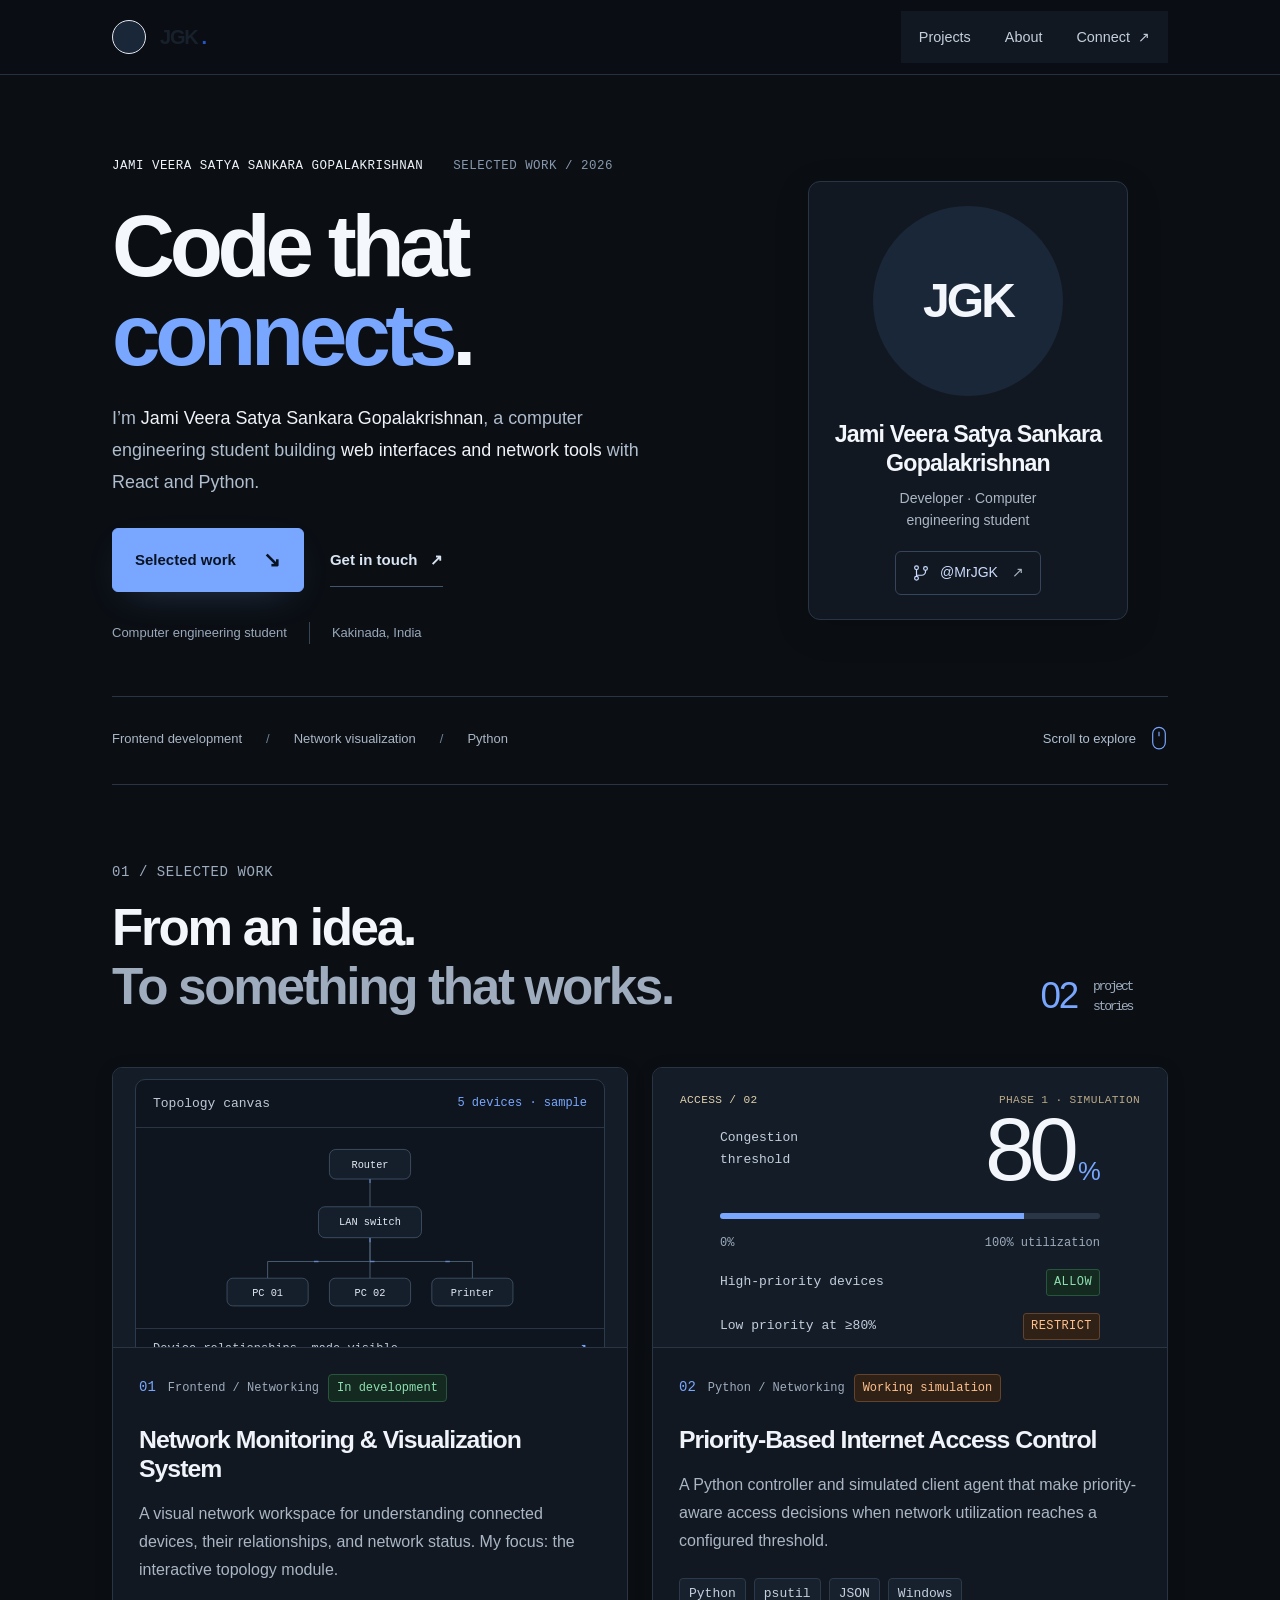
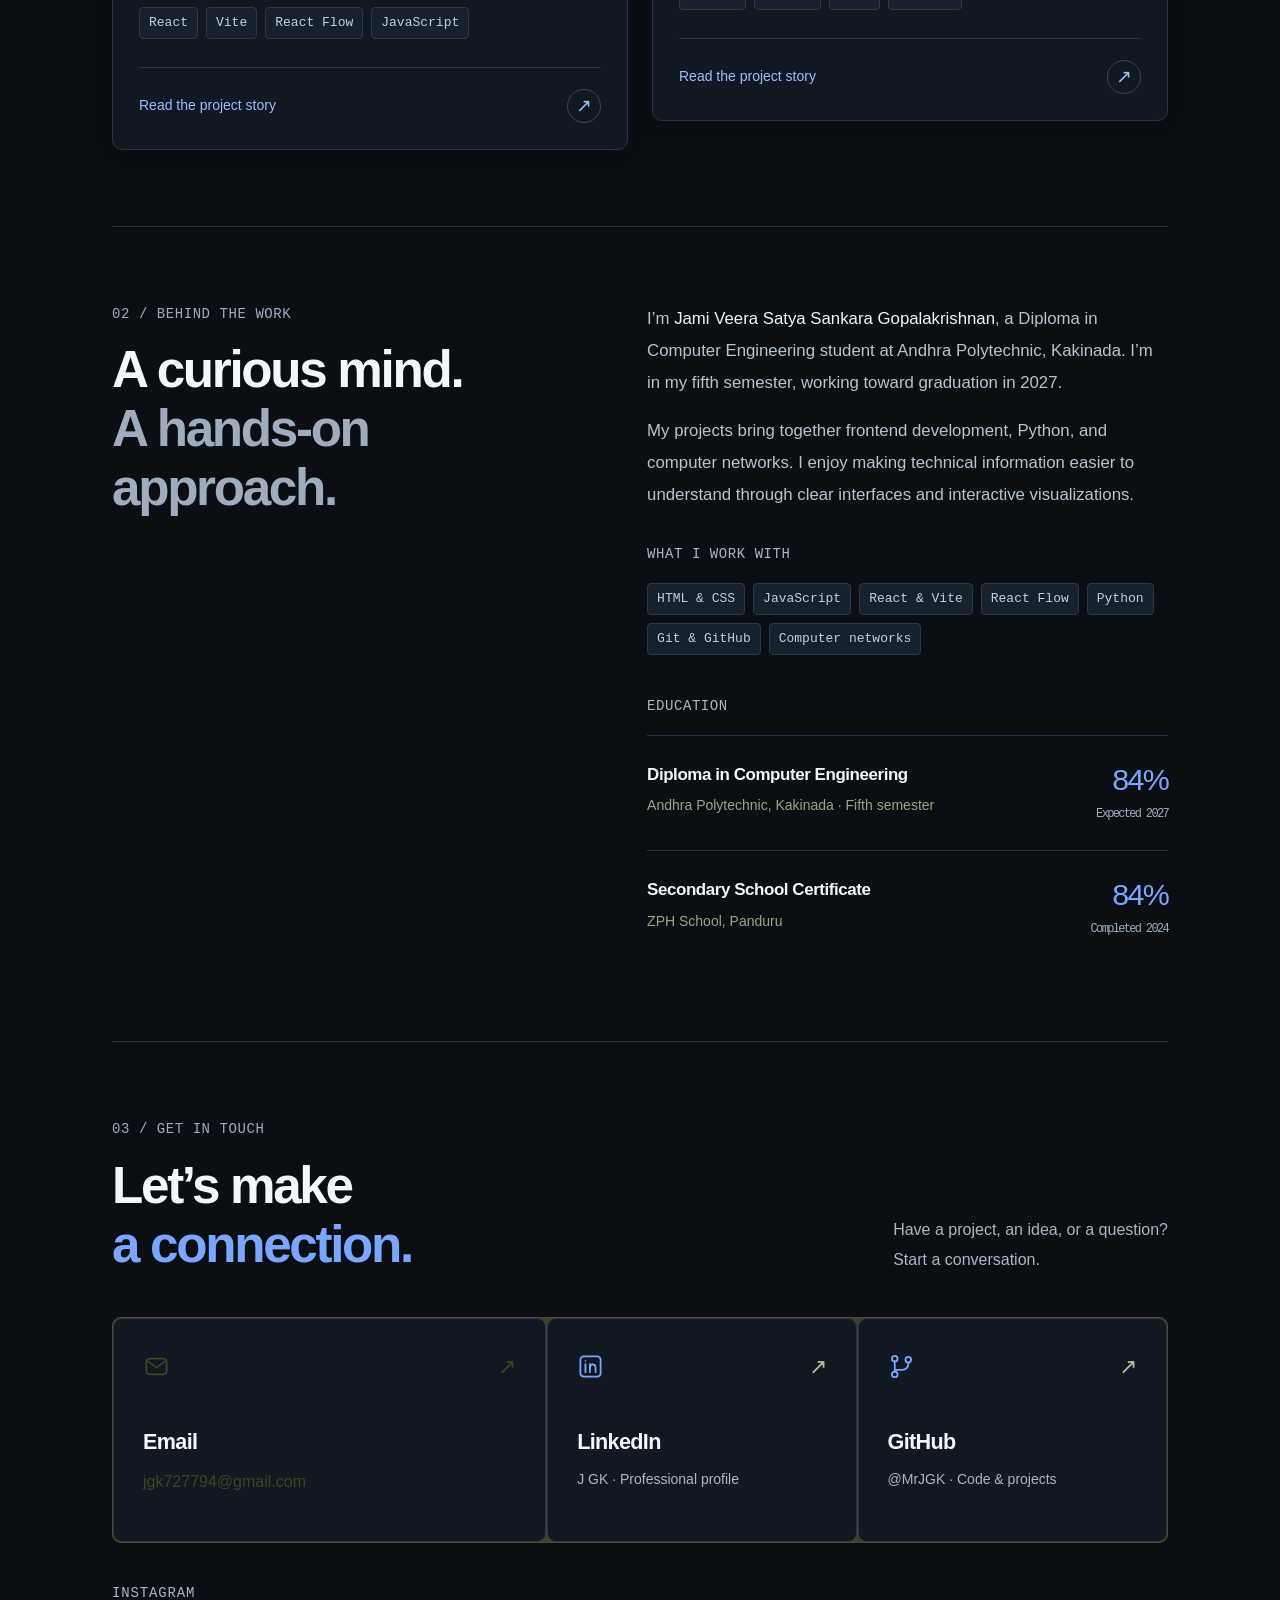
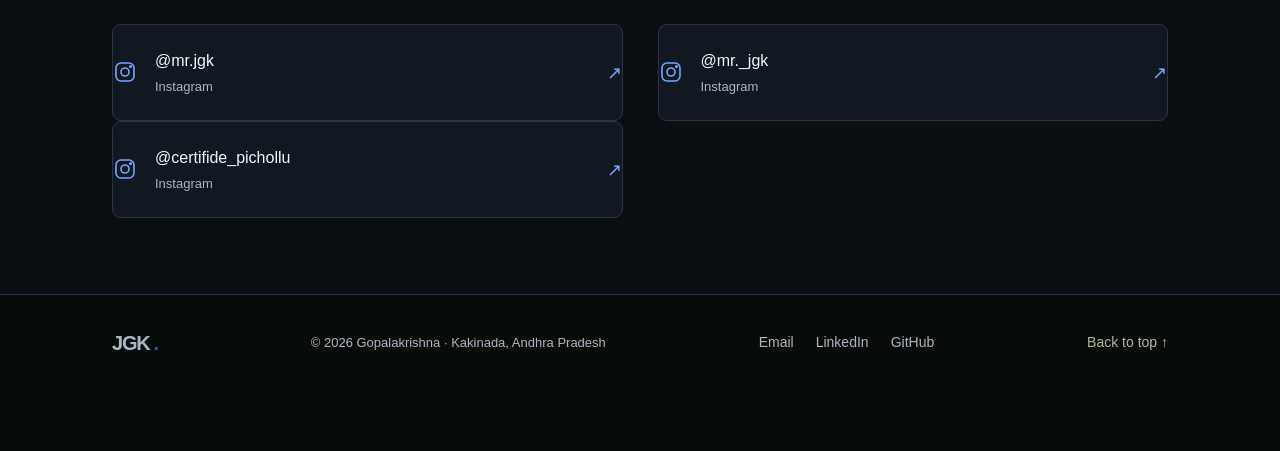
==== commit 0b236999: "Remove @mr._.jgk from portfolio social links" ====
--- a/index.html
+++ b/index.html
@@ -103,7 +103,7 @@
     <h3 class="instagram-heading" data-reveal>Instagram</h3>
     <div class="social-grid">
       <div class="social-shell" data-reveal style="--reveal-delay:0ms"><a class="social-link" href="https://www.instagram.com/mr.jgk/" target="_blank" rel="noopener noreferrer" aria-label="Instagram @mr.jgk, opens in a new tab"><svg class="social-icon" viewBox="0 0 24 24" fill="none" stroke="currentColor" stroke-width="1.6" aria-hidden="true"><rect x="3" y="3" width="18" height="18" rx="5"/><circle cx="12" cy="12" r="4"/><circle cx="17.5" cy="6.5" r=".7" fill="currentColor"/></svg><span class="social-text"><strong>@mr.jgk</strong><small>Instagram</small></span><span class="external-arrow" aria-hidden="true">↗</span></a></div>
-      <div class="social-shell" data-reveal style="--reveal-delay:70ms"><a class="social-link" href="https://www.instagram.com/mr._.jgk/" target="_blank" rel="noopener noreferrer" aria-label="Instagram @mr._.jgk, opens in a new tab"><svg class="social-icon" viewBox="0 0 24 24" fill="none" stroke="currentColor" stroke-width="1.6" aria-hidden="true"><rect x="3" y="3" width="18" height="18" rx="5"/><circle cx="12" cy="12" r="4"/><circle cx="17.5" cy="6.5" r=".7" fill="currentColor"/></svg><span class="social-text"><strong>@mr._.jgk</strong><small>Instagram</small></span><span class="external-arrow" aria-hidden="true">↗</span></a></div>
+
       <div class="social-shell" data-reveal style="--reveal-delay:0ms"><a class="social-link" href="https://www.instagram.com/mr._jgk/" target="_blank" rel="noopener noreferrer" aria-label="Instagram @mr._jgk, opens in a new tab"><svg class="social-icon" viewBox="0 0 24 24" fill="none" stroke="currentColor" stroke-width="1.6" aria-hidden="true"><rect x="3" y="3" width="18" height="18" rx="5"/><circle cx="12" cy="12" r="4"/><circle cx="17.5" cy="6.5" r=".7" fill="currentColor"/></svg><span class="social-text"><strong>@mr._jgk</strong><small>Instagram</small></span><span class="external-arrow" aria-hidden="true">↗</span></a></div>
       <div class="social-shell" data-reveal style="--reveal-delay:70ms"><a class="social-link" href="https://www.instagram.com/certifide_pichollu/" target="_blank" rel="noopener noreferrer" aria-label="Instagram @certifide_pichollu, opens in a new tab"><svg class="social-icon" viewBox="0 0 24 24" fill="none" stroke="currentColor" stroke-width="1.6" aria-hidden="true"><rect x="3" y="3" width="18" height="18" rx="5"/><circle cx="12" cy="12" r="4"/><circle cx="17.5" cy="6.5" r=".7" fill="currentColor"/></svg><span class="social-text"><strong>@certifide_pichollu</strong><small>Instagram</small></span><span class="external-arrow" aria-hidden="true">↗</span></a></div>
     </div>
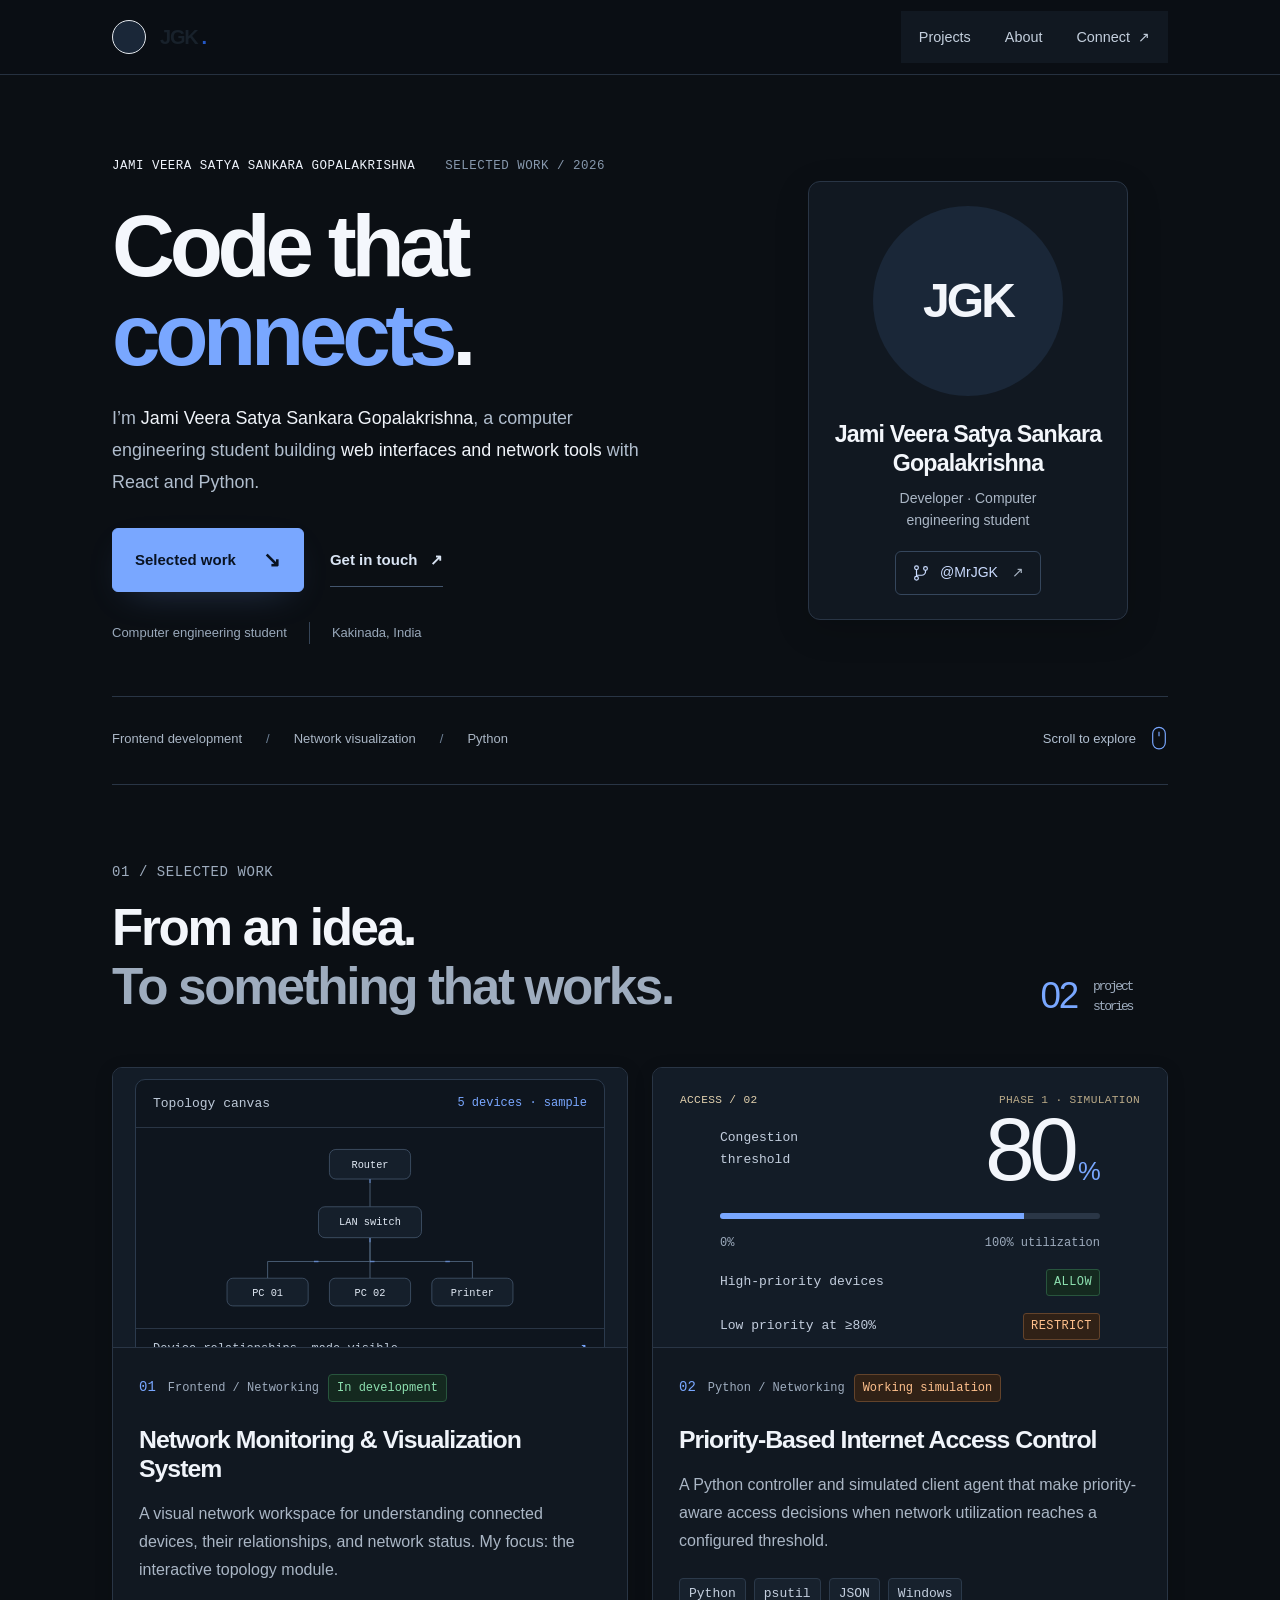
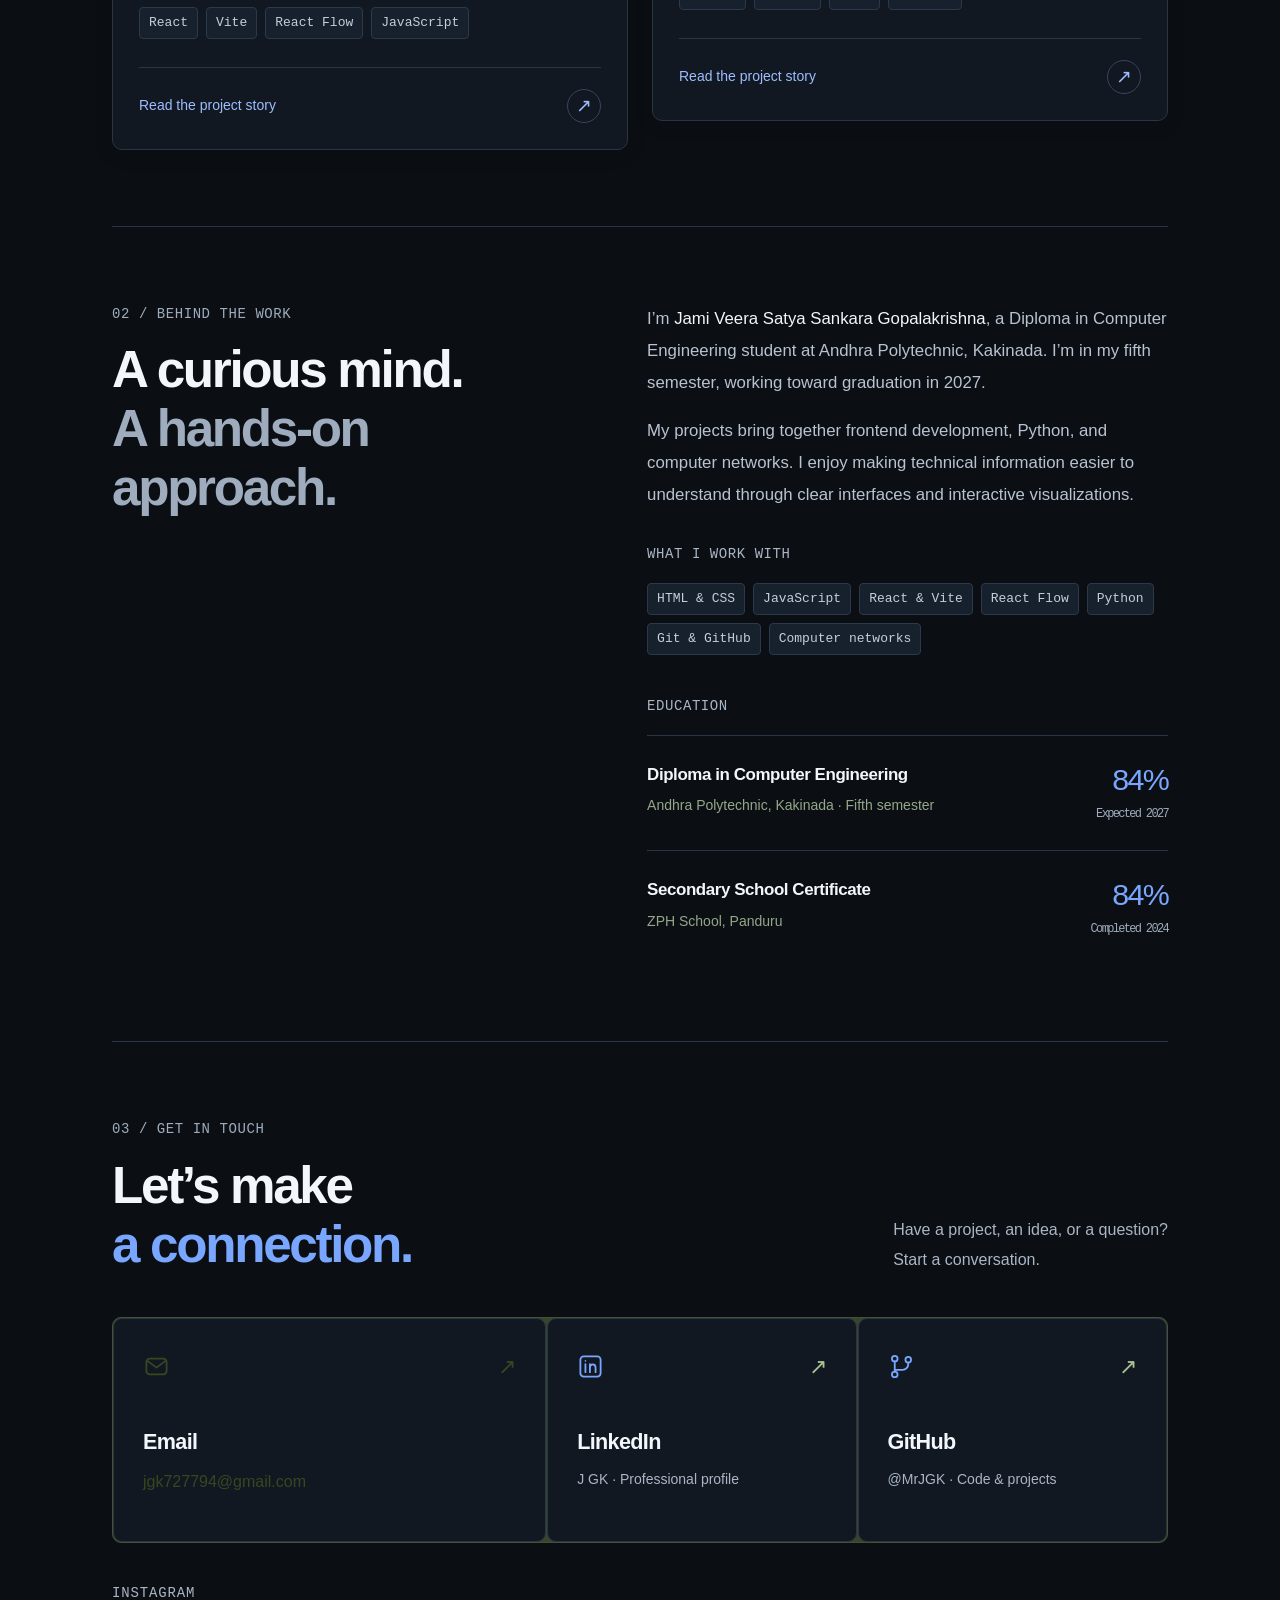
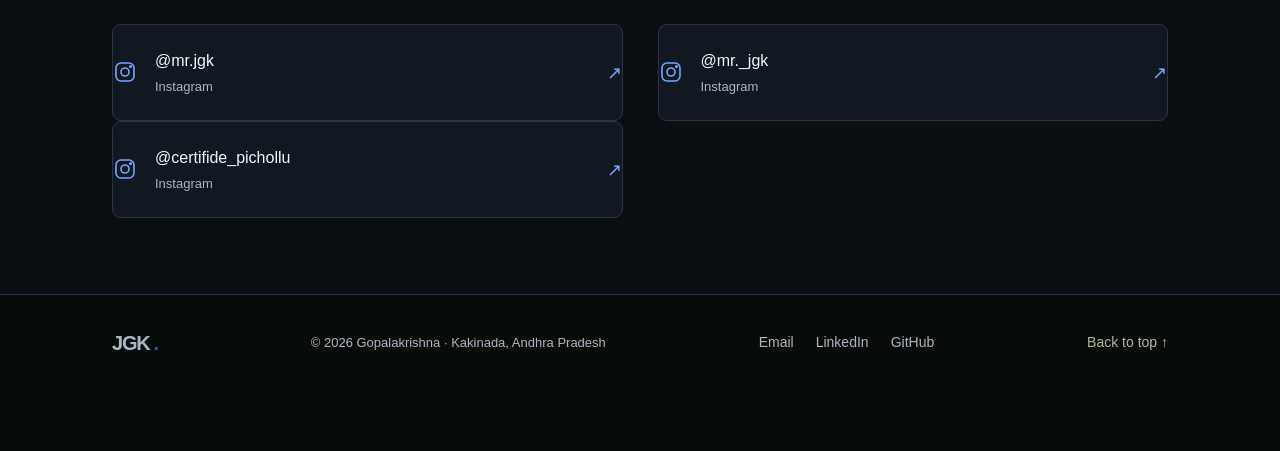
==== commit aa0c0702: "Correct portfolio name to Gopalakrishna" ====
--- a/index.html
+++ b/index.html
@@ -2,8 +2,8 @@
 <html lang="en">
 <head>
   <meta charset="UTF-8"><meta name="viewport" content="width=device-width,initial-scale=1">
-  <title>Jami Veera Satya Sankara Gopalakrishnan | Portfolio</title>
-  <meta name="description" content="Portfolio of Jami Veera Satya Sankara Gopalakrishnan — Computer Engineering student, web development, Python, and network visualization projects.">
+  <title>Jami Veera Satya Sankara Gopalakrishna | Portfolio</title>
+  <meta name="description" content="Portfolio of Jami Veera Satya Sankara Gopalakrishna — Computer Engineering student, web development, Python, and network visualization projects.">
   <meta name="theme-color" content="#ffffff">
   <link rel="icon" type="image/svg+xml" href="assets/favicon.svg">
   
@@ -17,24 +17,24 @@
 <body id="top" class="portfolio-home">
 <div class="site-atmosphere" aria-hidden="true"><div class="background-shade"></div><canvas class="light-field" data-light-field></canvas></div>
 <a class="skip-link" href="#main">Skip to content</a>
-<header class="site-header"><div class="wrap header-inner"><a class="brand" href="index.html" aria-label="Jami Veera Satya Sankara Gopalakrishnan home"><span class="brand-avatar"><img data-github-avatar src="https://avatars.githubusercontent.com/u/302349533?v=4&amp;s=1024" width="36" height="36" alt="" decoding="async" referrerpolicy="no-referrer"></span>JGK<span>.</span></a><nav class="nav" aria-label="Main navigation"><a href="#projects">Projects</a><a href="#about">About</a><a href="#connect">Connect <span aria-hidden="true">↗</span></a></nav></div><div class="scroll-progress" aria-hidden="true"></div></header>
+<header class="site-header"><div class="wrap header-inner"><a class="brand" href="index.html" aria-label="Jami Veera Satya Sankara Gopalakrishna home"><span class="brand-avatar"><img data-github-avatar src="https://avatars.githubusercontent.com/u/302349533?v=4&amp;s=1024" width="36" height="36" alt="" decoding="async" referrerpolicy="no-referrer"></span>JGK<span>.</span></a><nav class="nav" aria-label="Main navigation"><a href="#projects">Projects</a><a href="#about">About</a><a href="#connect">Connect <span aria-hidden="true">↗</span></a></nav></div><div class="scroll-progress" aria-hidden="true"></div></header>
 <main id="main" class="wrap">
   <section class="hero" aria-labelledby="intro-title">
     <div class="hero-stage">
       <div class="hero-copy">
-        <p class="eyebrow"><span class="hero-identity">Jami Veera Satya Sankara Gopalakrishnan</span><span class="hero-edition">Selected work / 2026</span></p>
+        <p class="eyebrow"><span class="hero-identity">Jami Veera Satya Sankara Gopalakrishna</span><span class="hero-edition">Selected work / 2026</span></p>
         <h1 id="intro-title"><span class="title-line">Code that</span><span class="title-line title-accent">connects<span class="hero-stop">.</span></span></h1>
-        <p class="hero-description">I’m <strong>Jami Veera Satya Sankara Gopalakrishnan</strong>, a computer engineering student building <strong>web interfaces and network tools</strong> with React and Python.</p>
+        <p class="hero-description">I’m <strong>Jami Veera Satya Sankara Gopalakrishna</strong>, a computer engineering student building <strong>web interfaces and network tools</strong> with React and Python.</p>
         <div class="hero-actions"><a class="primary-action" href="#projects">Selected work <span aria-hidden="true">↘</span></a><a class="secondary-action" href="mailto:jgk727794@gmail.com">Get in touch <span aria-hidden="true">↗</span></a></div>
         <div class="hero-context"><span>Computer engineering student</span><span>Kakinada, India</span></div>
       </div>
-      <figure class="github-profile" aria-label="Jami Veera Satya Sankara Gopalakrishnan’s GitHub profile">
+      <figure class="github-profile" aria-label="Jami Veera Satya Sankara Gopalakrishna’s GitHub profile">
         <div class="github-profile-photo">
           <span class="github-profile-fallback" aria-hidden="true">JGK</span>
-          <img data-github-avatar src="https://avatars.githubusercontent.com/u/302349533?v=4&amp;s=1024" width="256" height="256" alt="Jami Veera Satya Sankara Gopalakrishnan’s GitHub profile photo" fetchpriority="high" decoding="async" referrerpolicy="no-referrer">
+          <img data-github-avatar src="https://avatars.githubusercontent.com/u/302349533?v=4&amp;s=1024" width="256" height="256" alt="Jami Veera Satya Sankara Gopalakrishna’s GitHub profile photo" fetchpriority="high" decoding="async" referrerpolicy="no-referrer">
         </div>
         <figcaption class="github-profile-details">
-          <strong class="github-profile-name">Jami Veera Satya Sankara Gopalakrishnan</strong>
+          <strong class="github-profile-name">Jami Veera Satya Sankara Gopalakrishna</strong>
           <span class="github-profile-role">Developer · Computer engineering student</span>
           <a class="github-profile-link" href="https://github.com/MrJGK" target="_blank" rel="noopener noreferrer" aria-label="View MrJGK on GitHub, opens in a new tab">
             <svg viewBox="0 0 24 24" fill="none" stroke="currentColor" stroke-width="1.6" stroke-linecap="round" stroke-linejoin="round" aria-hidden="true"><circle cx="6" cy="5" r="2.5"/><circle cx="6" cy="19" r="2.5"/><circle cx="18" cy="6" r="2.5"/><path d="M6 7.5v9M18 8.5V10a5 5 0 0 1-5 5H6"/></svg>
@@ -73,7 +73,7 @@
 
   <section class="section about-grid" id="about" aria-labelledby="about-title">
     <div class="about-title" data-reveal><p class="overline">02 / Behind the work</p><h2 id="about-title">A curious mind.<br><span class="muted-heading">A hands-on approach.</span></h2></div>
-    <div class="about-copy" data-reveal style="--reveal-delay:80ms"><p>I’m <strong>Jami Veera Satya Sankara Gopalakrishnan</strong>, a Diploma in Computer Engineering student at Andhra Polytechnic, Kakinada. I’m in my fifth semester, working toward graduation in 2027.</p><p>My projects bring together frontend development, Python, and computer networks. I enjoy making technical information easier to understand through clear interfaces and interactive visualizations.</p><h3 class="subheading">What I work with</h3><ul class="tags" aria-label="Skills"><li>HTML &amp; CSS</li><li>JavaScript</li><li>React &amp; Vite</li><li>React Flow</li><li>Python</li><li>Git &amp; GitHub</li><li>Computer networks</li></ul>
+    <div class="about-copy" data-reveal style="--reveal-delay:80ms"><p>I’m <strong>Jami Veera Satya Sankara Gopalakrishna</strong>, a Diploma in Computer Engineering student at Andhra Polytechnic, Kakinada. I’m in my fifth semester, working toward graduation in 2027.</p><p>My projects bring together frontend development, Python, and computer networks. I enjoy making technical information easier to understand through clear interfaces and interactive visualizations.</p><h3 class="subheading">What I work with</h3><ul class="tags" aria-label="Skills"><li>HTML &amp; CSS</li><li>JavaScript</li><li>React &amp; Vite</li><li>React Flow</li><li>Python</li><li>Git &amp; GitHub</li><li>Computer networks</li></ul>
       <div class="education"><h3 class="subheading">Education</h3><div class="education-item"><div><h3>Diploma in Computer Engineering</h3><p>Andhra Polytechnic, Kakinada · Fifth semester</p></div><div class="education-result">84%<span>Expected 2027</span></div></div><div class="education-item"><div><h3>Secondary School Certificate</h3><p>ZPH School, Panduru</p></div><div class="education-result">84%<span>Completed 2024</span></div></div></div>
     </div>
   </section>
@@ -82,7 +82,7 @@
     <div class="connect-intro" data-reveal><div><p class="overline">03 / Get in touch</p><h2 id="connect-title">Let’s make<br><span class="accent">a connection.</span></h2></div><p class="connect-copy">Have a project, an idea, or a question?<br>Start a conversation.</p></div>
     <div class="contact-grid">
       <div class="contact-shell" data-reveal>
-        <a class="contact-card contact-email" href="mailto:jgk727794@gmail.com" aria-label="Email Jami Veera Satya Sankara Gopalakrishnan at jgk727794@gmail.com">
+        <a class="contact-card contact-email" href="mailto:jgk727794@gmail.com" aria-label="Email Jami Veera Satya Sankara Gopalakrishna at jgk727794@gmail.com">
           <div class="contact-card-top"><svg viewBox="0 0 24 24" fill="none" stroke="currentColor" stroke-width="1.6" aria-hidden="true"><rect x="3" y="5" width="18" height="14" rx="3"/><path d="m4 7 8 6 8-6" stroke-linecap="round" stroke-linejoin="round"/></svg><span aria-hidden="true">↗</span></div>
           <strong>Email</strong><span class="contact-detail">jgk727794@gmail.com</span>
         </a>
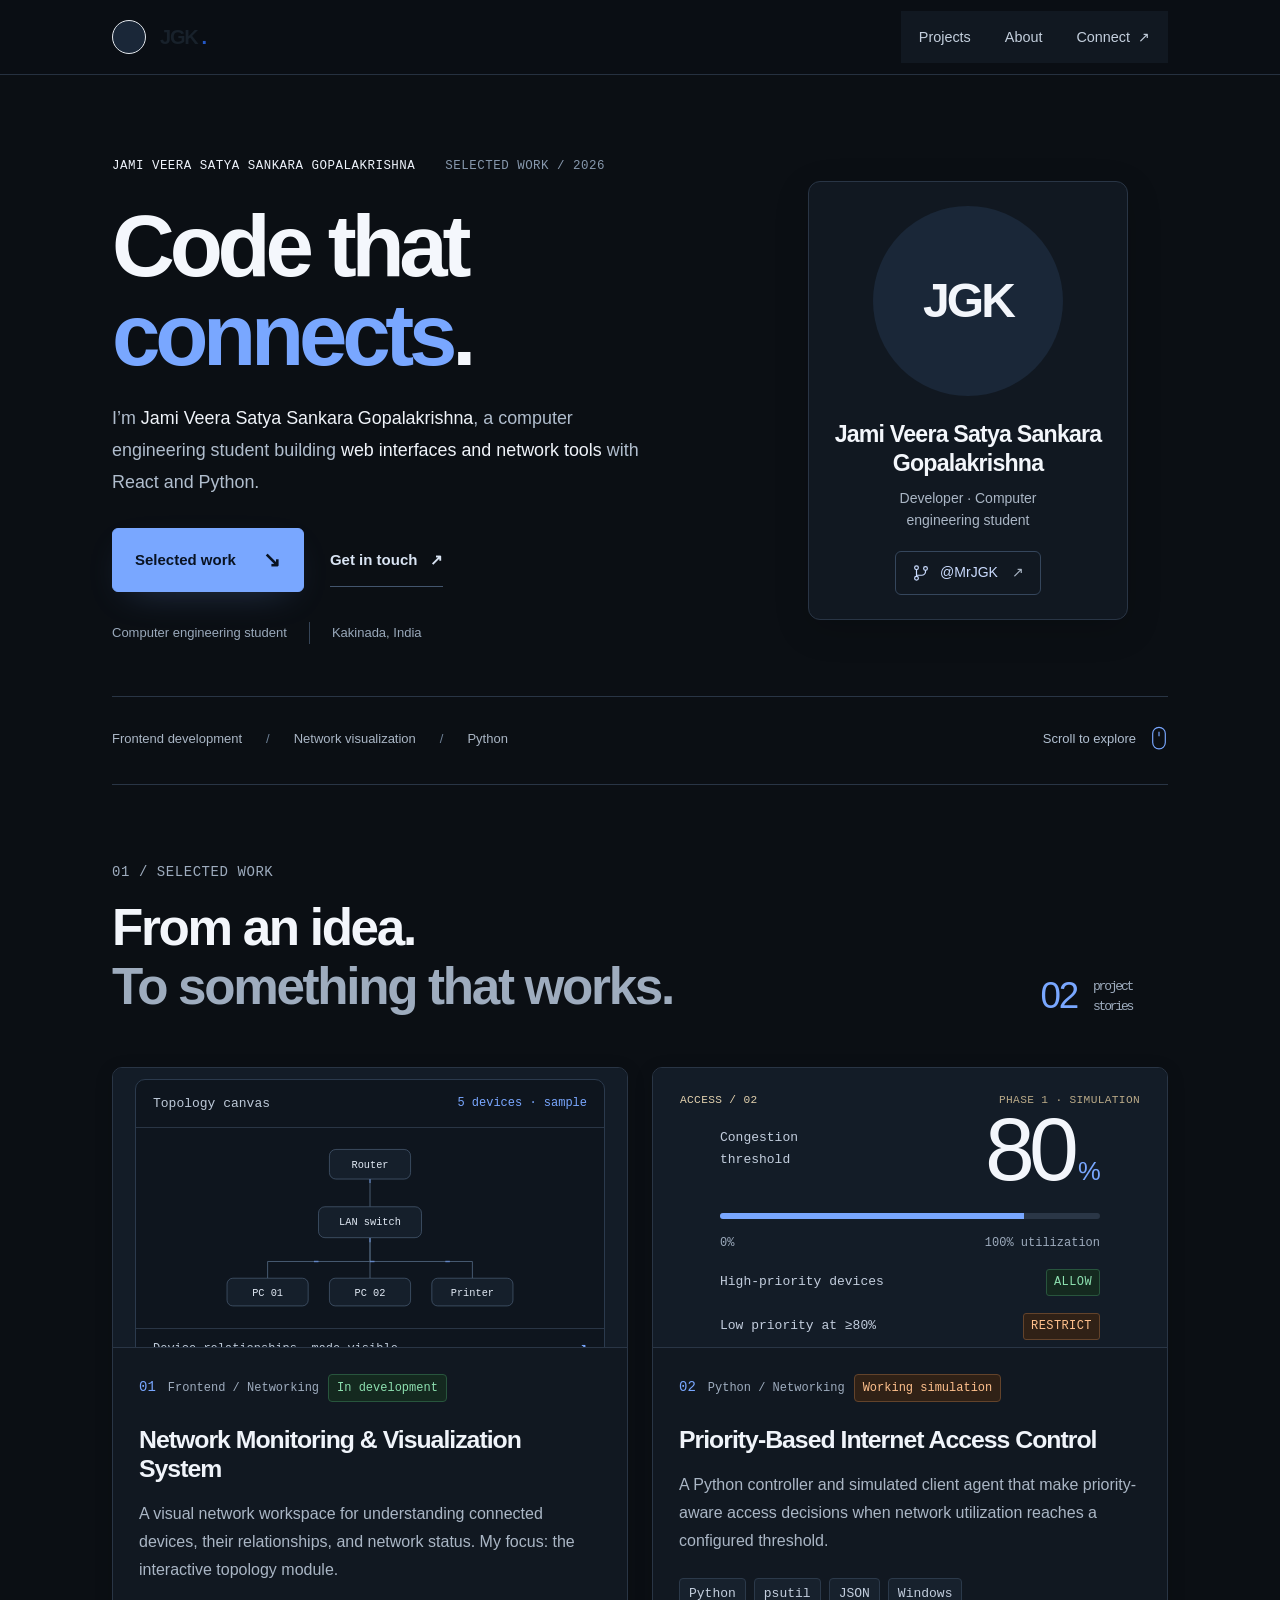
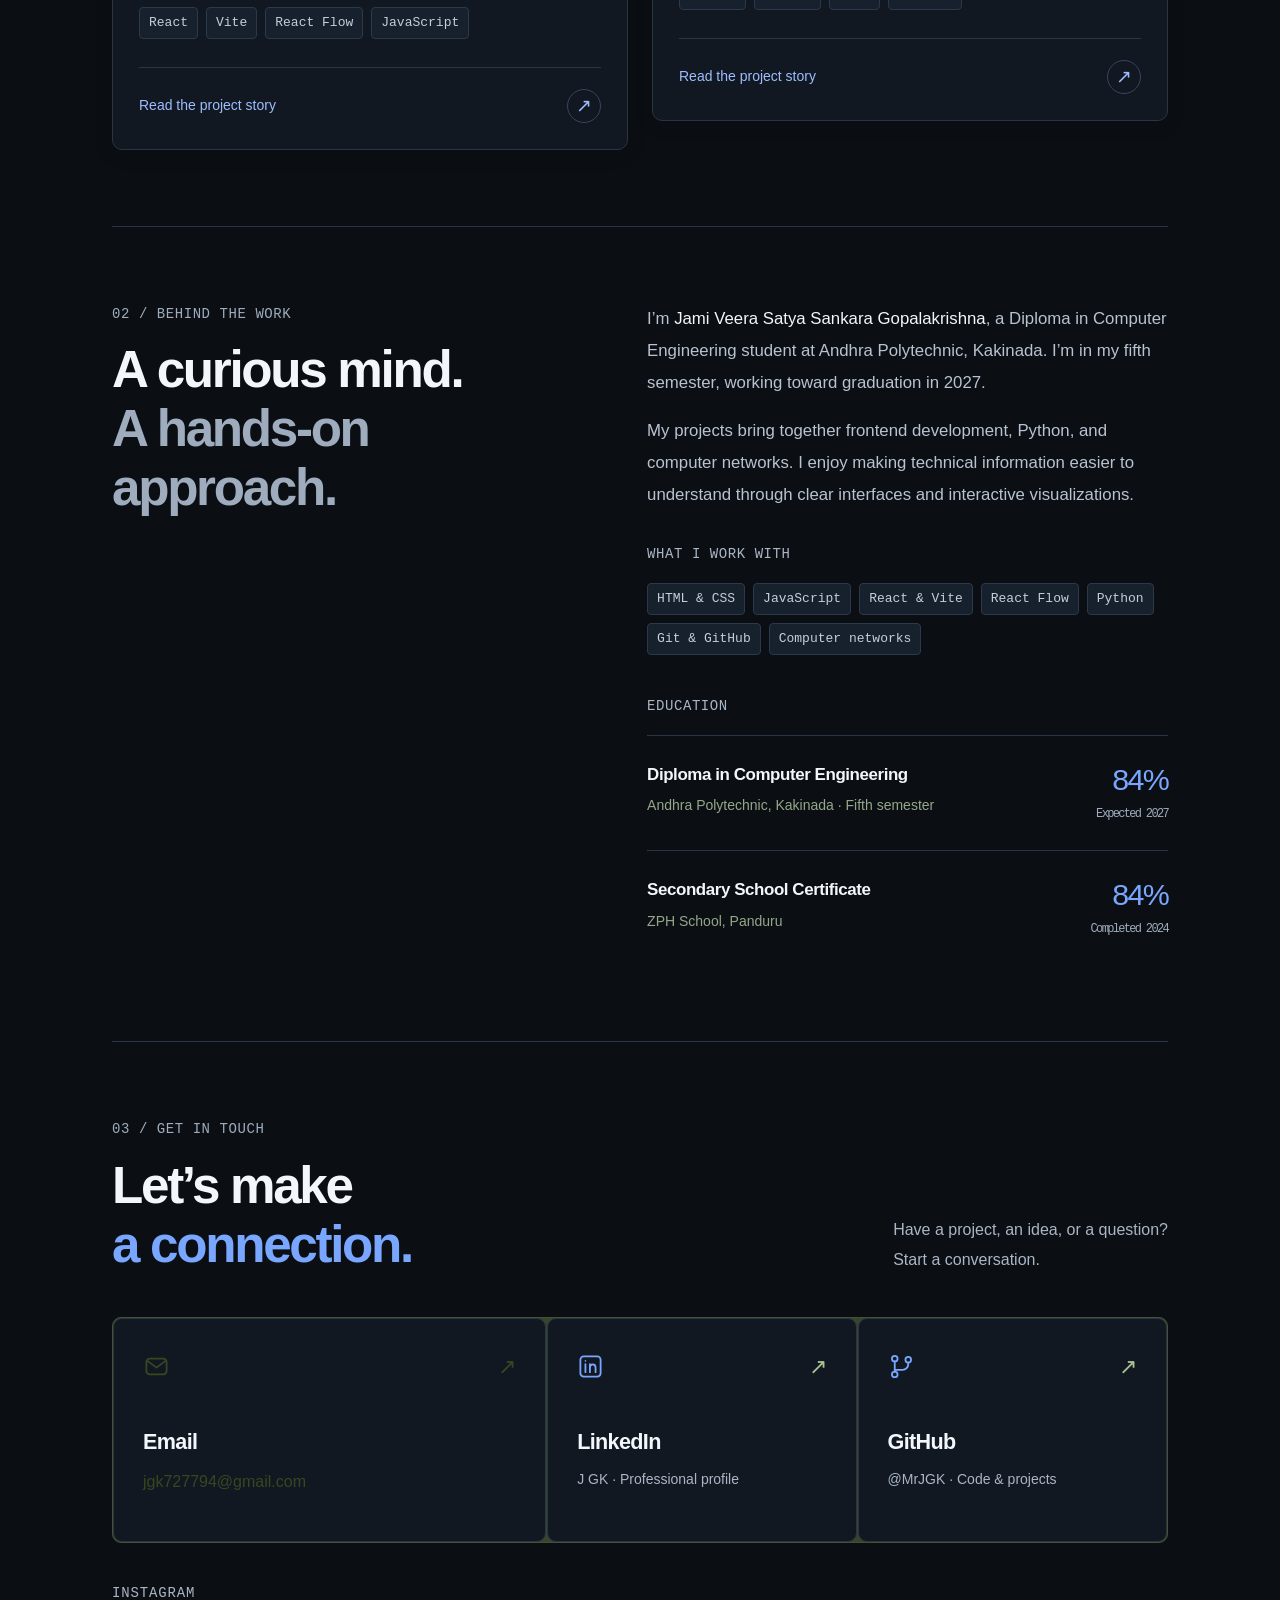
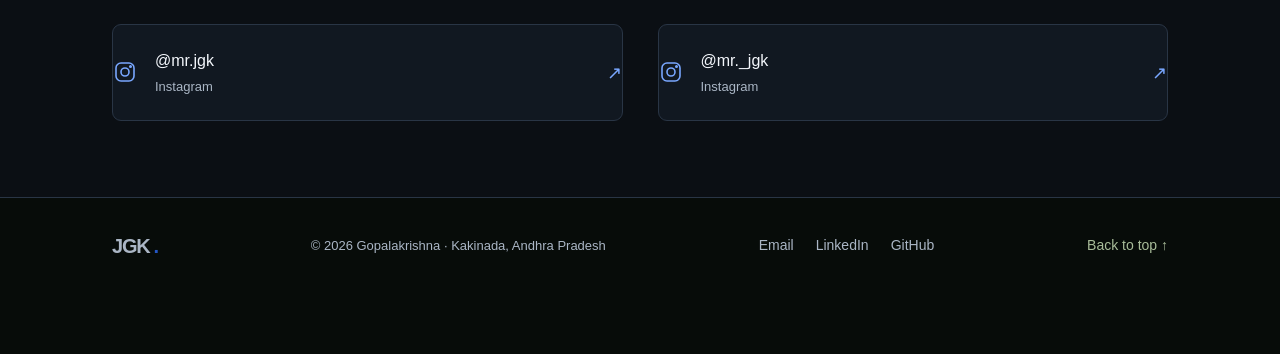
==== commit d1ce4bae: "Remove certifide_pichollu Instagram link" ====
--- a/index.html
+++ b/index.html
@@ -88,7 +88,7 @@
         </a>
       </div>
       <div class="contact-shell" data-reveal style="--reveal-delay:70ms">
-        <a class="contact-card" href="https://www.linkedin.com/in/j-gk-05607840a/" target="_blank" rel="noopener noreferrer" aria-label="J GK on LinkedIn, opens in a new tab">
+        <a class="contact-card" href="https://www.linkedin.com/in/gopalakrishnajami/" target="_blank" rel="noopener noreferrer" aria-label="J GK on LinkedIn, opens in a new tab">
           <div class="contact-card-top"><svg viewBox="0 0 24 24" fill="none" stroke="currentColor" stroke-width="1.6" stroke-linecap="round" stroke-linejoin="round" aria-hidden="true"><rect x="3" y="3" width="18" height="18" rx="3"/><path d="M7.5 10v7M11.5 17v-7m0 3.2c0-4.2 5-4.2 5 0V17"/><circle cx="7.5" cy="7" r=".7" fill="currentColor" stroke="none"/></svg><span aria-hidden="true">↗</span></div>
           <strong>LinkedIn</strong><span class="contact-detail">J GK · Professional profile</span>
         </a>
@@ -105,11 +105,10 @@
       <div class="social-shell" data-reveal style="--reveal-delay:0ms"><a class="social-link" href="https://www.instagram.com/mr.jgk/" target="_blank" rel="noopener noreferrer" aria-label="Instagram @mr.jgk, opens in a new tab"><svg class="social-icon" viewBox="0 0 24 24" fill="none" stroke="currentColor" stroke-width="1.6" aria-hidden="true"><rect x="3" y="3" width="18" height="18" rx="5"/><circle cx="12" cy="12" r="4"/><circle cx="17.5" cy="6.5" r=".7" fill="currentColor"/></svg><span class="social-text"><strong>@mr.jgk</strong><small>Instagram</small></span><span class="external-arrow" aria-hidden="true">↗</span></a></div>
 
       <div class="social-shell" data-reveal style="--reveal-delay:0ms"><a class="social-link" href="https://www.instagram.com/mr._jgk/" target="_blank" rel="noopener noreferrer" aria-label="Instagram @mr._jgk, opens in a new tab"><svg class="social-icon" viewBox="0 0 24 24" fill="none" stroke="currentColor" stroke-width="1.6" aria-hidden="true"><rect x="3" y="3" width="18" height="18" rx="5"/><circle cx="12" cy="12" r="4"/><circle cx="17.5" cy="6.5" r=".7" fill="currentColor"/></svg><span class="social-text"><strong>@mr._jgk</strong><small>Instagram</small></span><span class="external-arrow" aria-hidden="true">↗</span></a></div>
-      <div class="social-shell" data-reveal style="--reveal-delay:70ms"><a class="social-link" href="https://www.instagram.com/certifide_pichollu/" target="_blank" rel="noopener noreferrer" aria-label="Instagram @certifide_pichollu, opens in a new tab"><svg class="social-icon" viewBox="0 0 24 24" fill="none" stroke="currentColor" stroke-width="1.6" aria-hidden="true"><rect x="3" y="3" width="18" height="18" rx="5"/><circle cx="12" cy="12" r="4"/><circle cx="17.5" cy="6.5" r=".7" fill="currentColor"/></svg><span class="social-text"><strong>@certifide_pichollu</strong><small>Instagram</small></span><span class="external-arrow" aria-hidden="true">↗</span></a></div>
     </div>
   </section>
 </main>
-<footer class="site-footer"><div class="wrap footer-inner"><a class="brand" href="index.html">JGK<span>.</span></a><p>© 2026 Gopalakrishna · Kakinada, Andhra Pradesh</p><nav class="footer-links" aria-label="Contact links"><a href="mailto:jgk727794@gmail.com">Email</a><a href="https://www.linkedin.com/in/j-gk-05607840a/" target="_blank" rel="noopener noreferrer" aria-label="LinkedIn, opens in a new tab">LinkedIn</a><a href="https://github.com/MrJGK" target="_blank" rel="noopener noreferrer" aria-label="GitHub, opens in a new tab">GitHub</a></nav><a href="#top">Back to top ↑</a></div></footer>
+<footer class="site-footer"><div class="wrap footer-inner"><a class="brand" href="index.html">JGK<span>.</span></a><p>© 2026 Gopalakrishna · Kakinada, Andhra Pradesh</p><nav class="footer-links" aria-label="Contact links"><a href="mailto:jgk727794@gmail.com">Email</a><a href="https://www.linkedin.com/in/gopalakrishnajami/" target="_blank" rel="noopener noreferrer" aria-label="LinkedIn, opens in a new tab">LinkedIn</a><a href="https://github.com/MrJGK" target="_blank" rel="noopener noreferrer" aria-label="GitHub, opens in a new tab">GitHub</a></nav><a href="#top">Back to top ↑</a></div></footer>
 <button class="motion-toggle" data-motion-toggle type="button" aria-pressed="false" aria-label="Pause visual effects" hidden><svg viewBox="0 0 18 18" fill="none" stroke="currentColor" stroke-width="1.6" aria-hidden="true"><path class="pause-icon" d="M6 4v10M12 4v10"/><path class="play-icon" d="m6 4 7 5-7 5Z"/></svg><span data-motion-label>Pause effects</span></button>
 </body>
 </html>
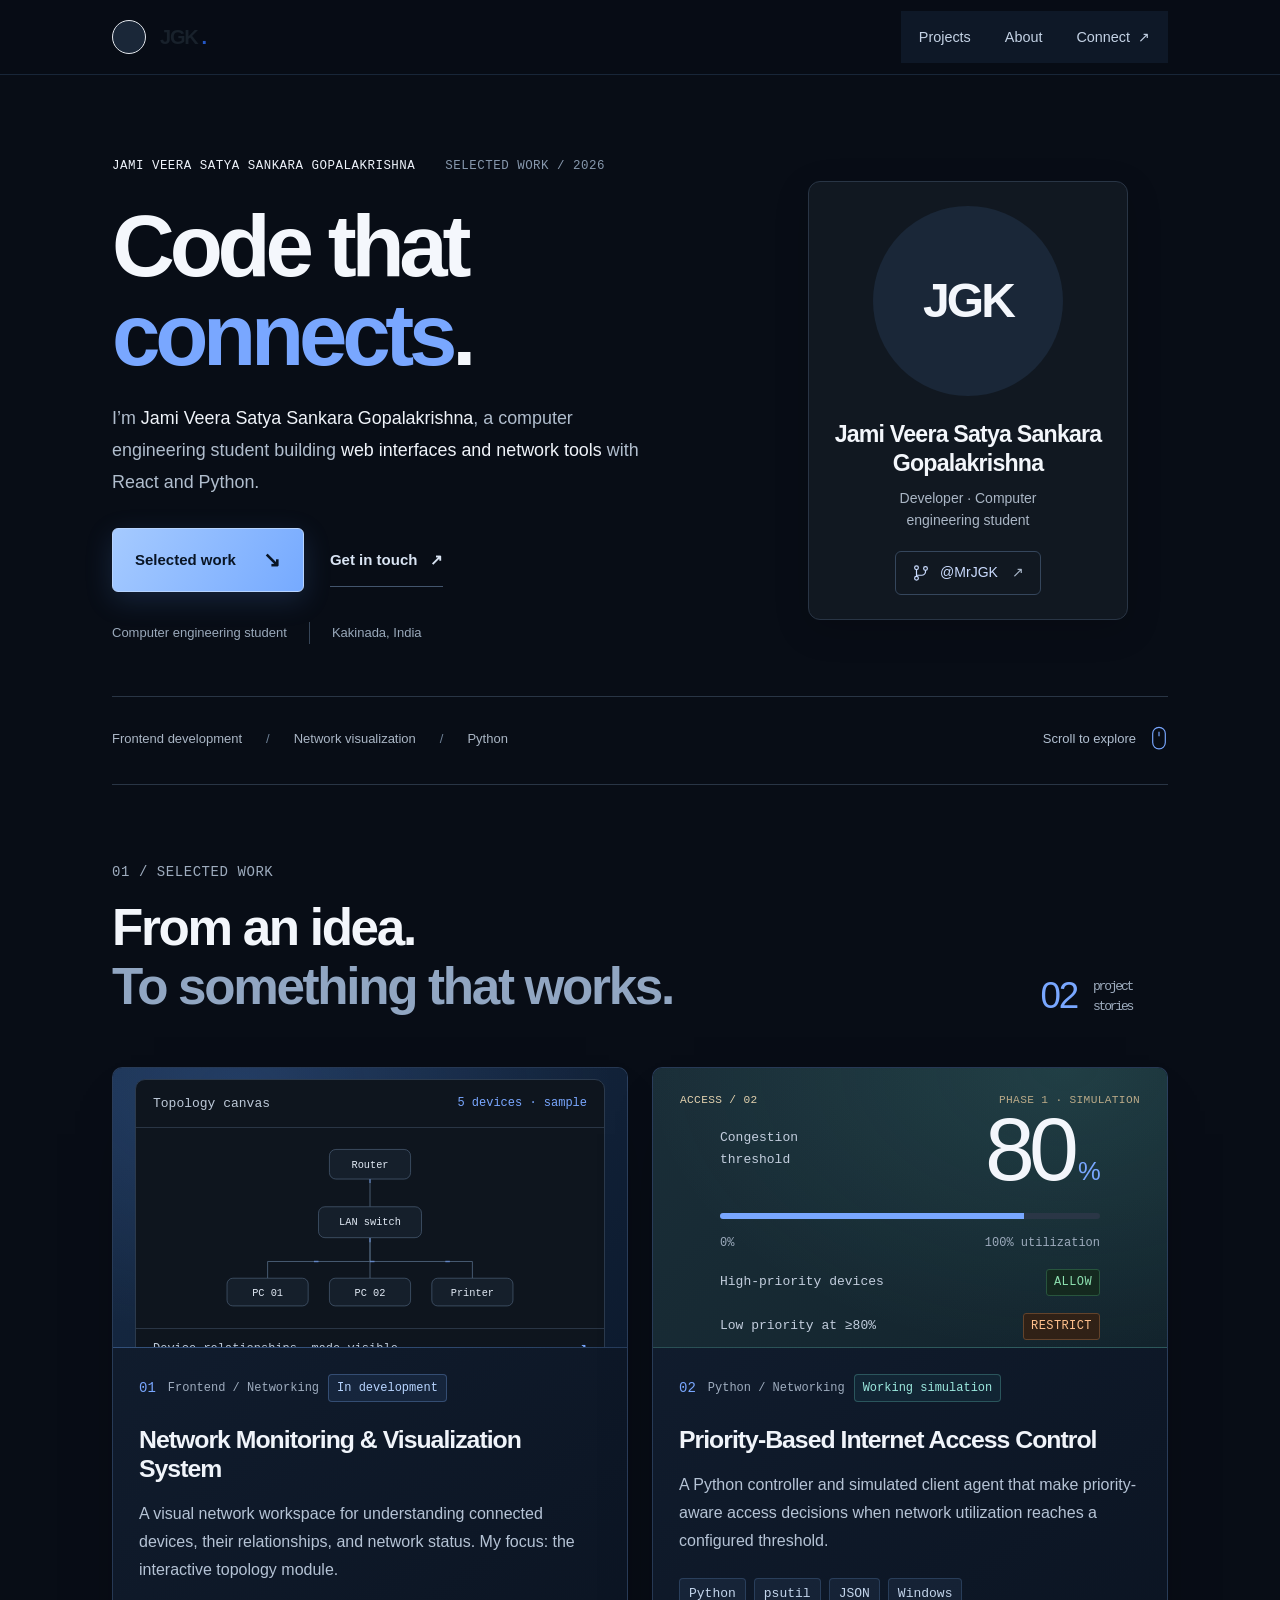
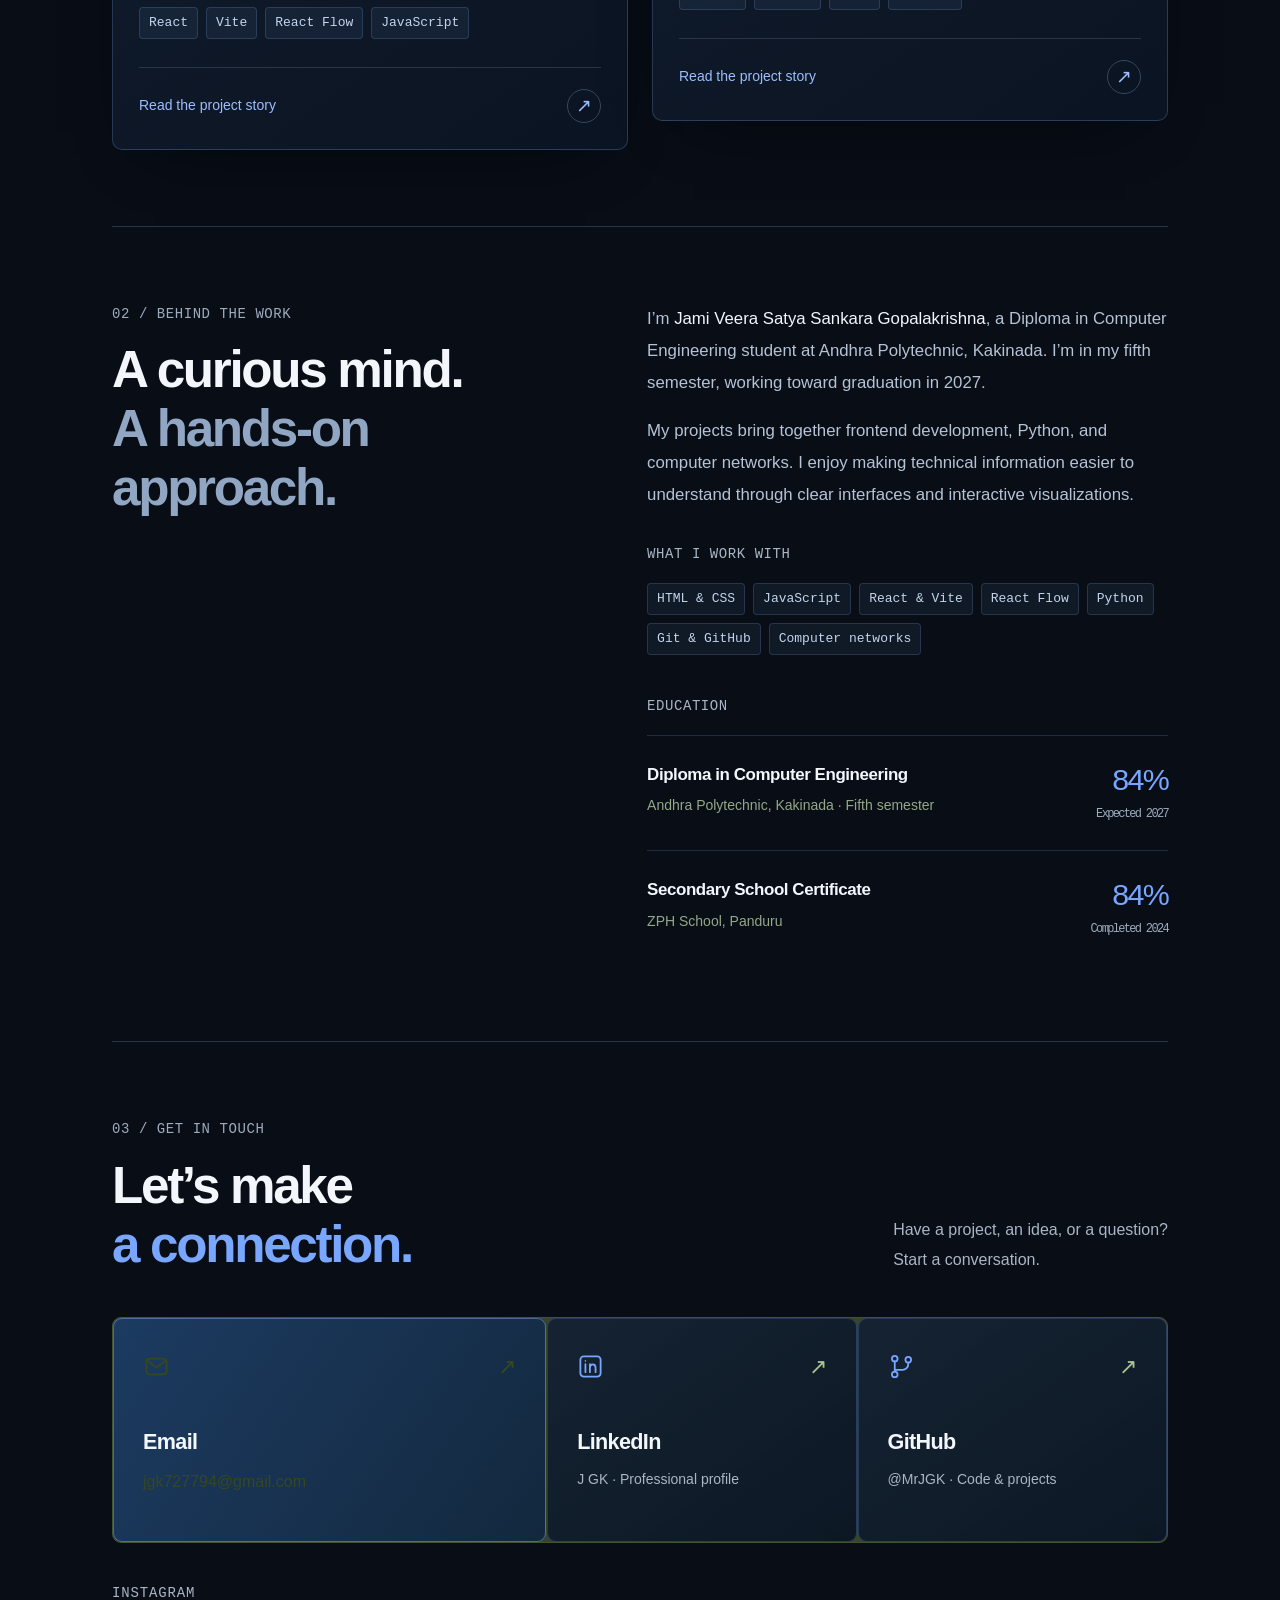
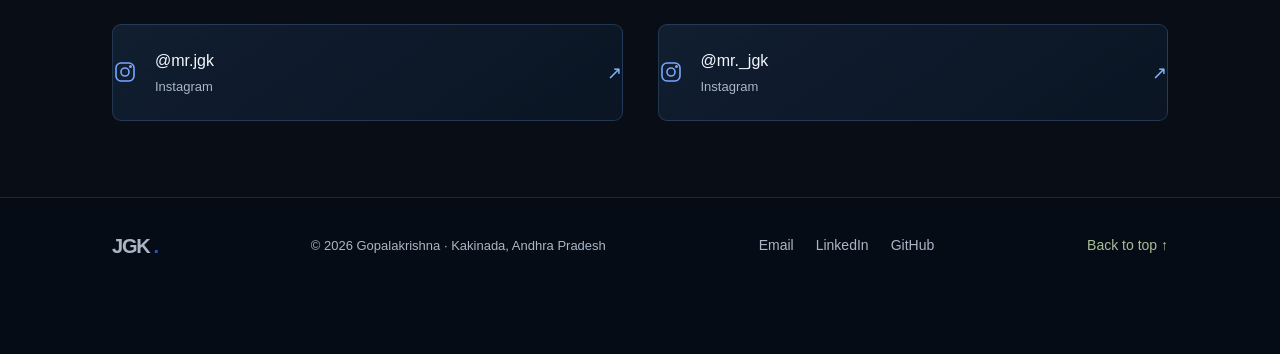
==== commit ee57e00c: "Apply refined portfolio motion system" ====
--- a/index.html
+++ b/index.html
@@ -4,7 +4,7 @@
   <meta charset="UTF-8"><meta name="viewport" content="width=device-width,initial-scale=1">
   <title>Jami Veera Satya Sankara Gopalakrishna | Portfolio</title>
   <meta name="description" content="Portfolio of Jami Veera Satya Sankara Gopalakrishna — Computer Engineering student, web development, Python, and network visualization projects.">
-  <meta name="theme-color" content="#ffffff">
+  <meta name="theme-color" content="#080d16">
   <link rel="icon" type="image/svg+xml" href="assets/favicon.svg">
   
 
@@ -13,6 +13,8 @@
   <script src="assets/profile.js?v=20261025-effects" defer></script>
   <script src="assets/cinematic.js?v=20261025-effects" defer></script>
   <link rel="stylesheet" href="assets/portfolio.css?v=20261025-dark">
+  <link rel="stylesheet" href="assets/interaction.css?v=20261114-motion">
+  <script src="assets/interaction.js?v=20261114-motion" defer></script>
 </head>
 <body id="top" class="portfolio-home">
 <div class="site-atmosphere" aria-hidden="true"><div class="background-shade"></div><canvas class="light-field" data-light-field></canvas></div>
--- a/assets/interaction.css
+++ b/assets/interaction.css
@@ -0,0 +1,42 @@
+/* Refined interaction layer: restrained blue accents, glass surfaces and motion-safe effects. */
+:root{color-scheme:dark;--bg:#080d16;--panel:#101a29;--panel-2:#15243a;--ink:#f4f7fc;--muted:#aab8ca;--line:#27384e;--accent:#83b5ff;--accent-cool:#71e1d0;--peach:#e9bd91;--ease-out:cubic-bezier(.22,1,.36,1)}
+body{background:var(--bg);color:var(--ink)}
+.site-atmosphere{background:radial-gradient(ellipse at 78% 10%,rgba(70,130,230,.12),transparent 42%),radial-gradient(ellipse at 8% 72%,rgba(63,190,185,.055),transparent 40%),var(--bg)}
+.background-shade{background:linear-gradient(120deg,rgba(7,13,23,.12),rgba(7,13,23,.4)),radial-gradient(ellipse at var(--pointer-x,75%) var(--pointer-y,18%),rgba(86,145,255,.09),transparent 38%)}
+.site-header{background:rgba(8,13,22,.72);border-color:rgba(131,181,255,.15)}
+.site-header.is-scrolled{background:rgba(8,13,22,.94);border-color:rgba(131,181,255,.28);box-shadow:0 12px 36px rgba(0,0,0,.16)}
+.nav{background:rgba(17,29,46,.78);border-color:rgba(131,181,255,.2)}
+.nav a{color:#c4d2e5}.nav a:hover{background:rgba(131,181,255,.12);color:#fff}.nav a[aria-current=location]{background:var(--accent);color:#081323}
+.scroll-progress{background:linear-gradient(90deg,#83b5ff,#71e1d0)}
+.eyebrow,.overline{color:#a9c9f4}.muted-heading{color:#91a6c2}
+.primary-action{background:linear-gradient(120deg,#a5caff,#76aaff);border-color:#b7d4ff;color:#091525;box-shadow:0 8px 28px rgba(90,145,235,.18)}
+.primary-action:hover{background:#c2dcff;box-shadow:0 14px 38px rgba(90,145,235,.25)}
+.secondary-action:hover,.hero-foot>a:hover{color:var(--accent)}
+.project-card{background:linear-gradient(145deg,rgba(19,32,51,.97),rgba(11,20,34,.98));border-color:rgba(131,181,255,.22);box-shadow:0 25px 65px -42px rgba(0,0,0,.9)}
+.project-cover{background:radial-gradient(ellipse at 25% 8%,rgba(99,157,255,.18),transparent 68%),linear-gradient(135deg,#172b46,#0e1c30);border-color:rgba(131,181,255,.18)}
+.project-shell:nth-child(2) .project-cover{background:radial-gradient(ellipse at 80% 0,rgba(113,225,208,.12),transparent 72%),linear-gradient(135deg,#1a2e38,#12232c);border-color:rgba(113,225,208,.18)}
+.project-body>p,.about-copy>p,.case-section>p{color:#b5c3d5}
+.badge{border-color:rgba(131,181,255,.28);color:#b8d5ff;background:rgba(90,145,235,.1)}
+.badge.warm{border-color:rgba(113,225,208,.26);color:#9ce9df;background:rgba(55,170,160,.09)}
+.tags li{background:rgba(131,181,255,.07);border-color:rgba(131,181,255,.18);color:#c3d5ec}
+.contact-card,.social-link,.case-meta,.note,.table-scroll,.diagram-panel,.case-next{background:linear-gradient(145deg,rgba(18,32,51,.92),rgba(11,22,36,.96));border-color:rgba(131,181,255,.2)}
+.contact-card:hover,.social-link:hover{border-color:rgba(131,181,255,.55);box-shadow:0 18px 42px rgba(0,0,0,.24)}
+.contact-email{background:linear-gradient(125deg,#1c3b61,#13283e);border-color:rgba(131,181,255,.45)}
+.education-item,.case-section{border-color:rgba(131,181,255,.18)}
+.case-nav a[aria-current=location],.case-nav a:hover{color:var(--accent)}
+.case-next:hover{border-color:var(--accent);transform:translateY(-3px)}
+.motion-toggle{background:rgba(12,24,40,.9);border-color:rgba(131,181,255,.4);color:#d9e8fb}.motion-toggle:hover{background:#1a3452;border-color:var(--accent)}
+.site-footer{background:rgba(6,12,21,.92);border-color:rgba(131,181,255,.16)}
+.project-card,.contact-card,.social-link,.primary-action,.secondary-action,.nav a,.case-next{transition-timing-function:var(--ease-out)}
+.project-card{transform:perspective(1100px) rotateX(var(--tilt-x,0deg)) rotateY(var(--tilt-y,0deg));will-change:transform}
+.project-card.is-hovered:before{content:"";position:absolute;inset:0;z-index:2;pointer-events:none;border-radius:inherit;background:radial-gradient(380px circle at var(--pointer-x,50%) var(--pointer-y,50%),rgba(131,181,255,.11),transparent 68%)}
+.project-card:focus-visible{outline-color:var(--accent)}
+.click-ripple{position:absolute;z-index:5;pointer-events:none;width:12px;height:12px;border-radius:50%;background:rgba(131,181,255,.38);transform:translate(-50%,-50%) scale(0);animation:click-ripple .58s ease-out forwards}
+@keyframes click-ripple{to{transform:translate(-50%,-50%) scale(18);opacity:0}}
+[data-scroll-blur]{filter:blur(var(--scroll-blur,0px));transition:filter .18s linear}
+.will-reveal{opacity:0;transform:translate3d(0,24px,0);filter:blur(5px);transition:opacity .75s var(--ease-out),transform .75s var(--ease-out),filter .75s var(--ease-out);transition-delay:var(--reveal-delay,0ms)}
+.will-reveal.is-visible{opacity:1;transform:translate3d(0,0,0);filter:blur(0)}
+@media(hover:hover) and (pointer:fine){.project-card:hover{box-shadow:0 30px 78px -38px rgba(63,125,220,.3),0 0 0 1px rgba(131,181,255,.13)}.contact-card:hover,.social-link:hover{transform:translateY(-5px)}}
+@media(max-width:680px){.project-card{transform:none!important}.will-reveal{transform:translateY(16px)}}
+.motion-paused [data-scroll-blur]{filter:none!important}
+@media(prefers-reduced-motion:reduce){html{scroll-behavior:auto}.will-reveal,.will-reveal.is-visible{opacity:1!important;transform:none!important;filter:none!important;transition:none!important}[data-scroll-blur]{filter:none!important}.click-ripple{display:none}}
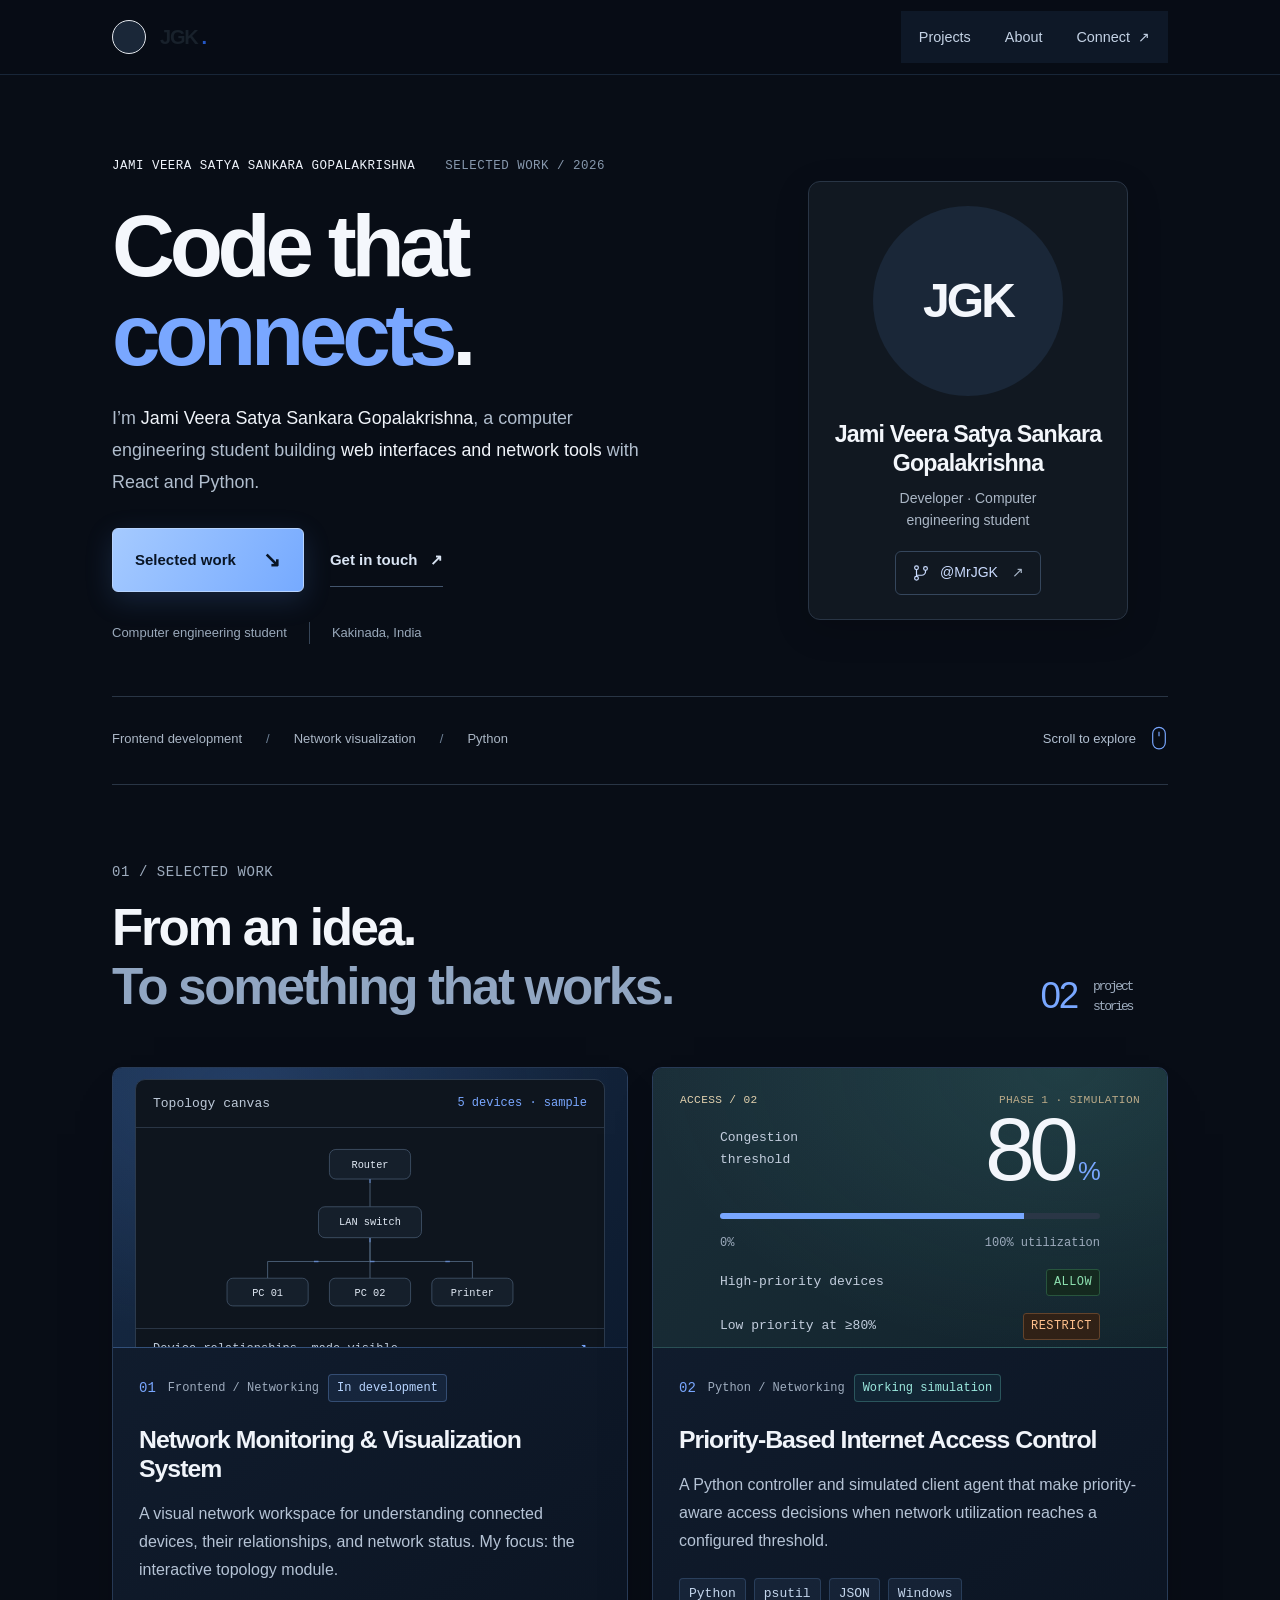
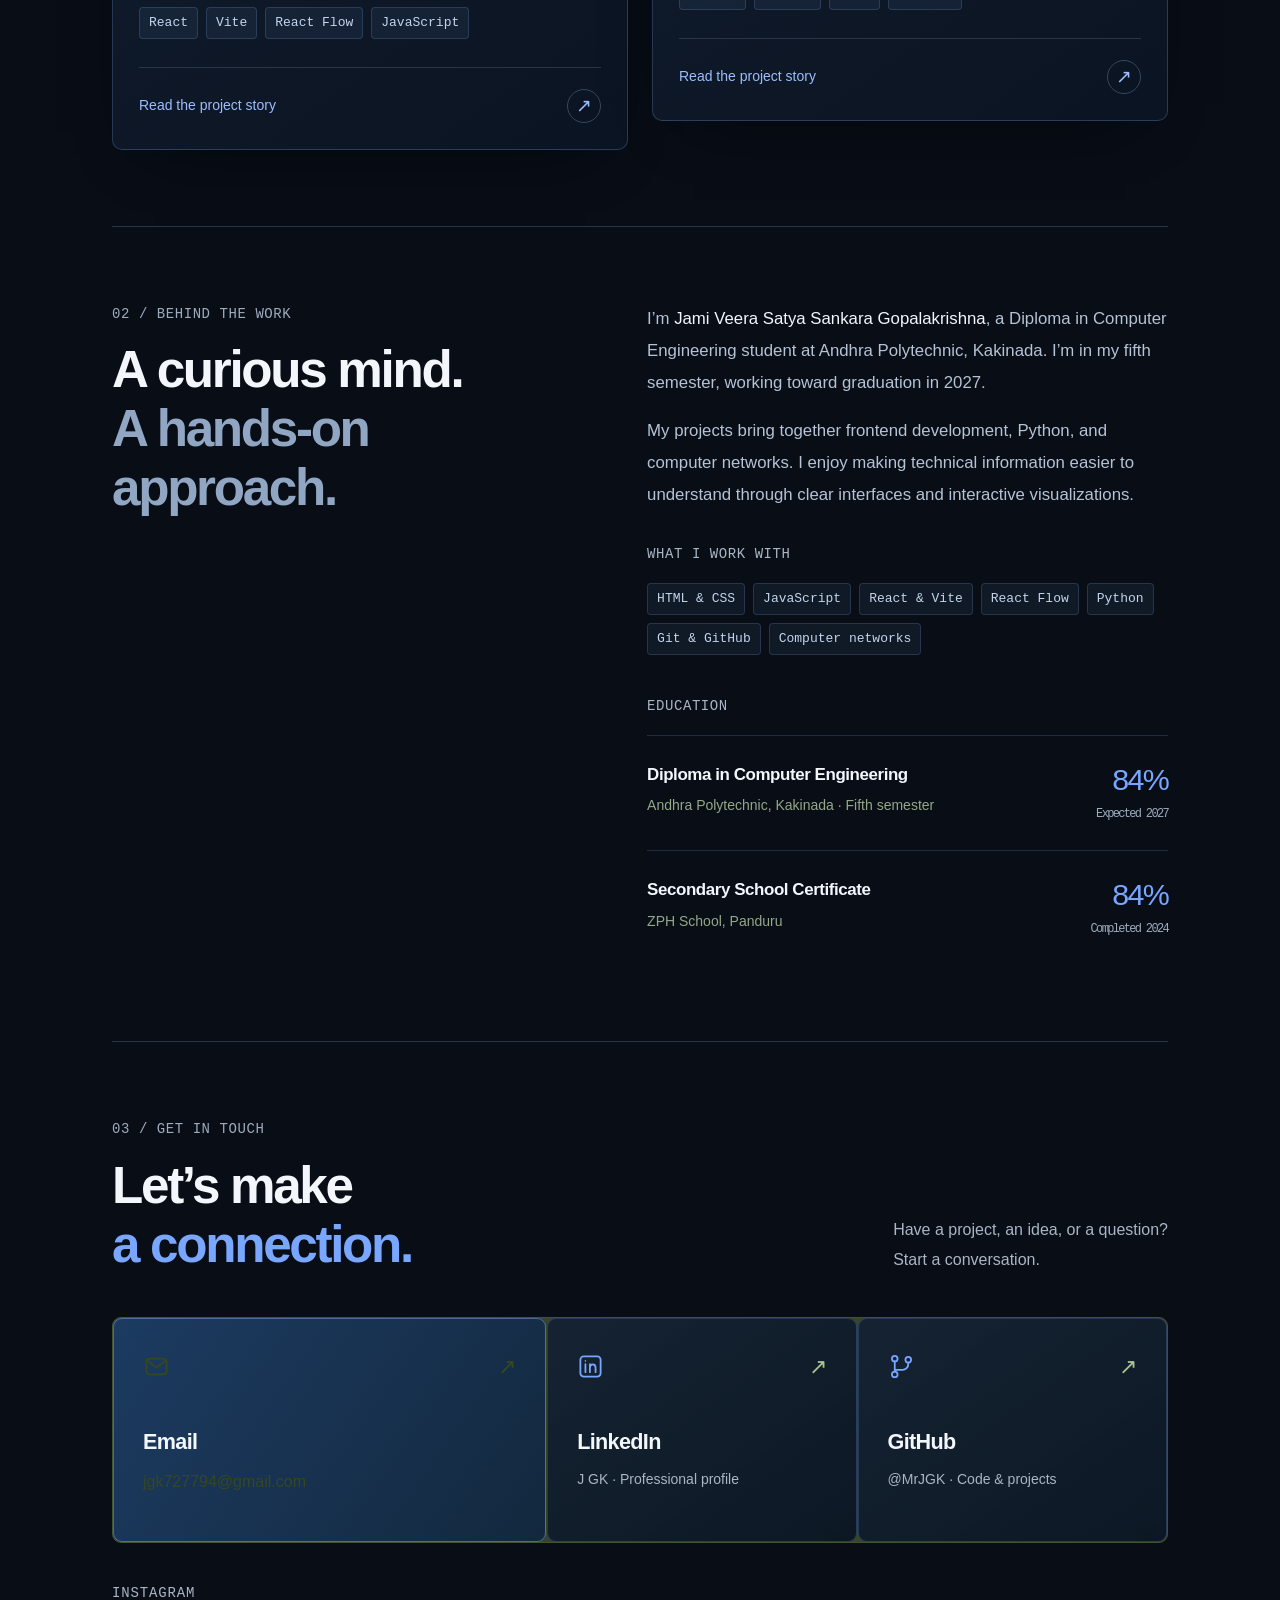
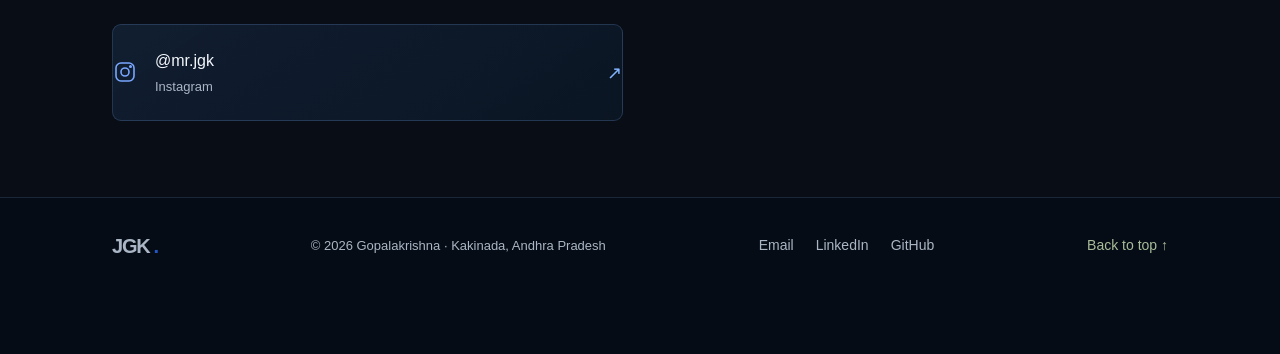
==== commit 759312a4: "Remove outdated secondary social profile link" ====
--- a/index.html
+++ b/index.html
@@ -106,7 +106,7 @@
     <div class="social-grid">
       <div class="social-shell" data-reveal style="--reveal-delay:0ms"><a class="social-link" href="https://www.instagram.com/mr.jgk/" target="_blank" rel="noopener noreferrer" aria-label="Instagram @mr.jgk, opens in a new tab"><svg class="social-icon" viewBox="0 0 24 24" fill="none" stroke="currentColor" stroke-width="1.6" aria-hidden="true"><rect x="3" y="3" width="18" height="18" rx="5"/><circle cx="12" cy="12" r="4"/><circle cx="17.5" cy="6.5" r=".7" fill="currentColor"/></svg><span class="social-text"><strong>@mr.jgk</strong><small>Instagram</small></span><span class="external-arrow" aria-hidden="true">↗</span></a></div>
 
-      <div class="social-shell" data-reveal style="--reveal-delay:0ms"><a class="social-link" href="https://www.instagram.com/mr._jgk/" target="_blank" rel="noopener noreferrer" aria-label="Instagram @mr._jgk, opens in a new tab"><svg class="social-icon" viewBox="0 0 24 24" fill="none" stroke="currentColor" stroke-width="1.6" aria-hidden="true"><rect x="3" y="3" width="18" height="18" rx="5"/><circle cx="12" cy="12" r="4"/><circle cx="17.5" cy="6.5" r=".7" fill="currentColor"/></svg><span class="social-text"><strong>@mr._jgk</strong><small>Instagram</small></span><span class="external-arrow" aria-hidden="true">↗</span></a></div>
+      
     </div>
   </section>
 </main>
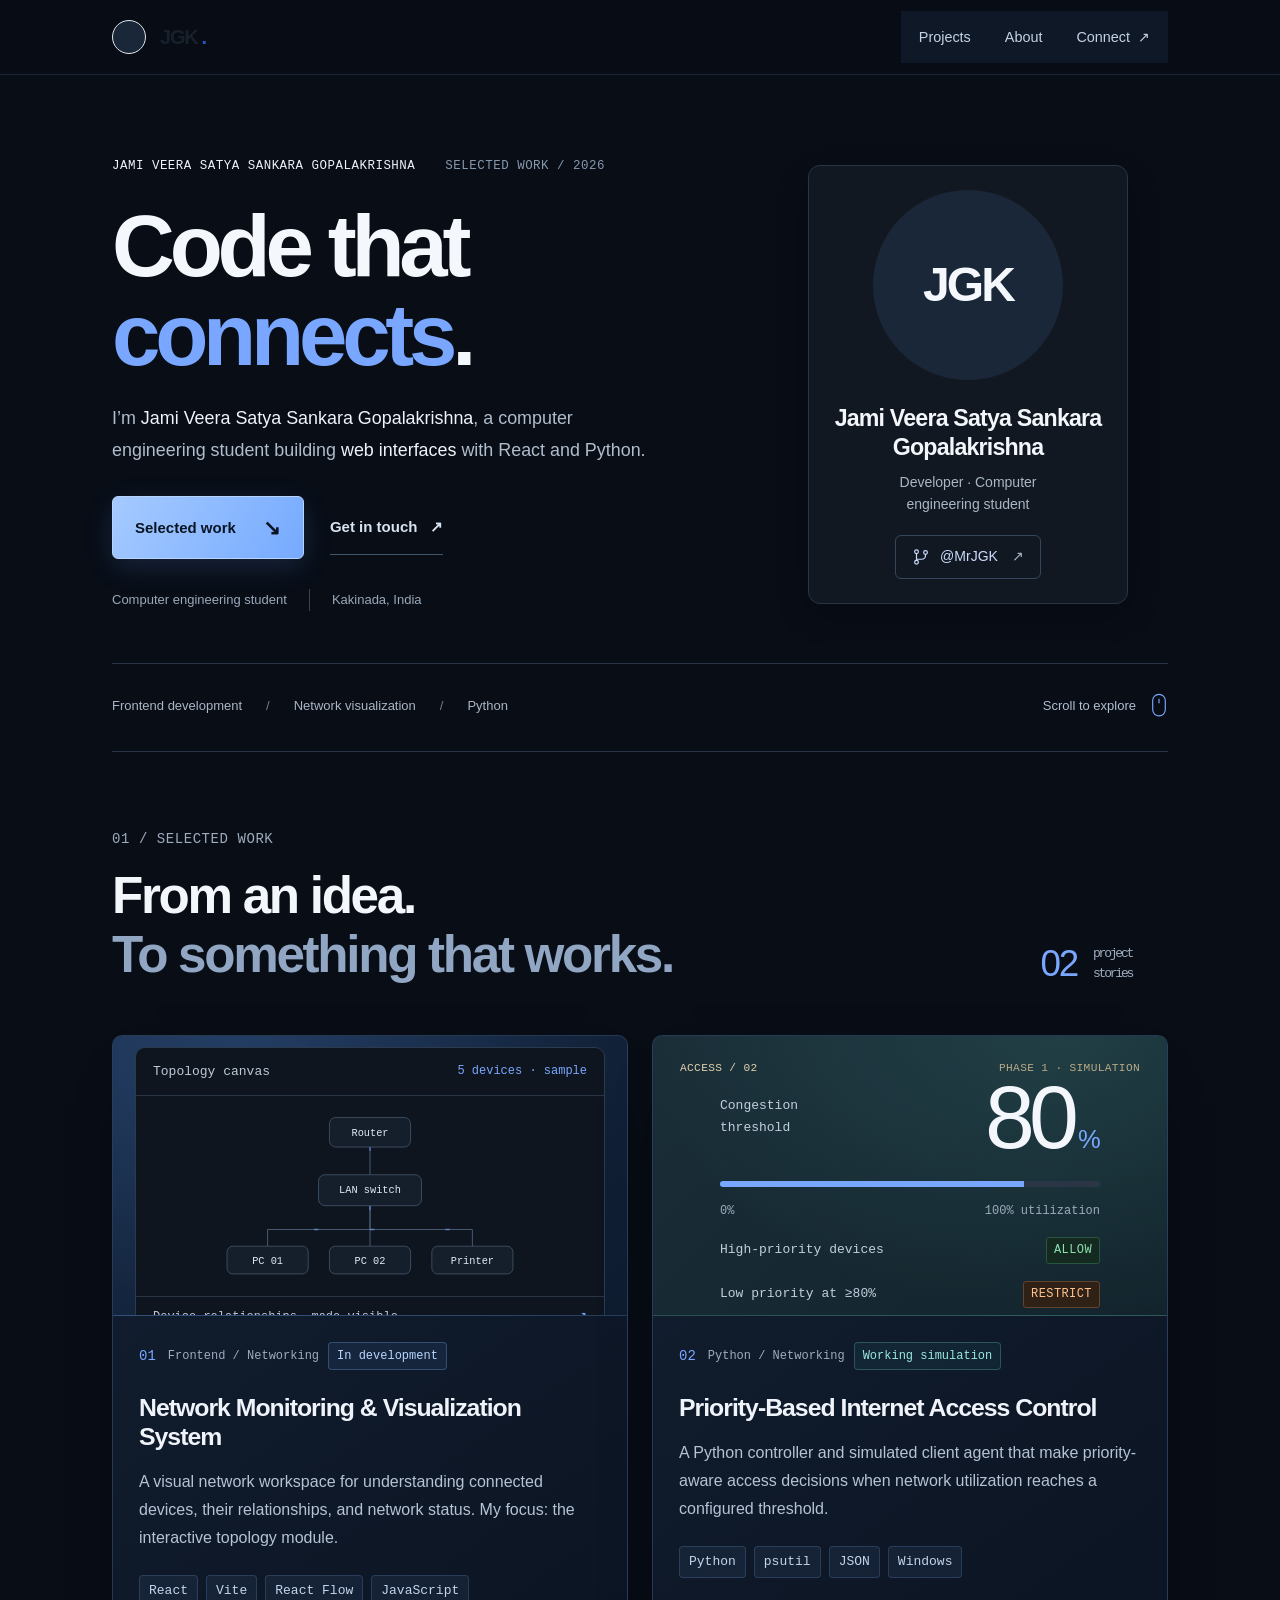
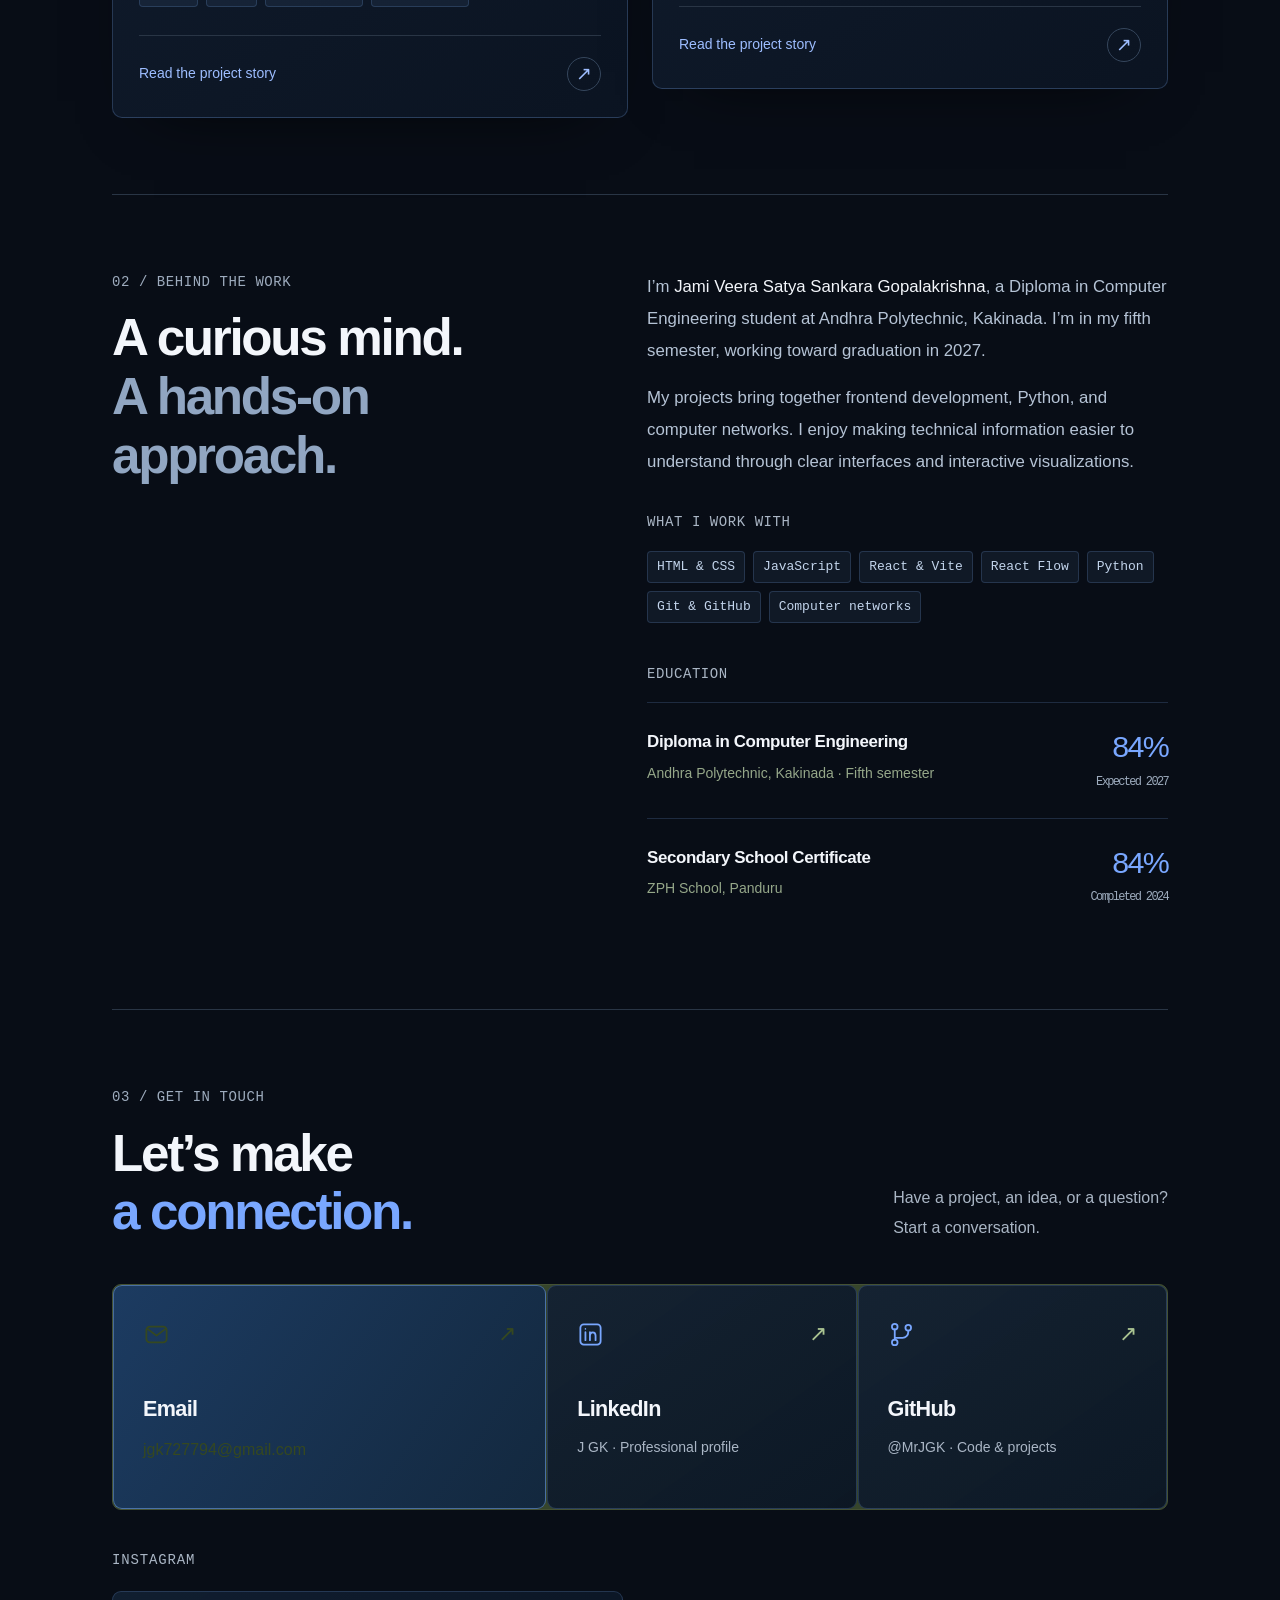
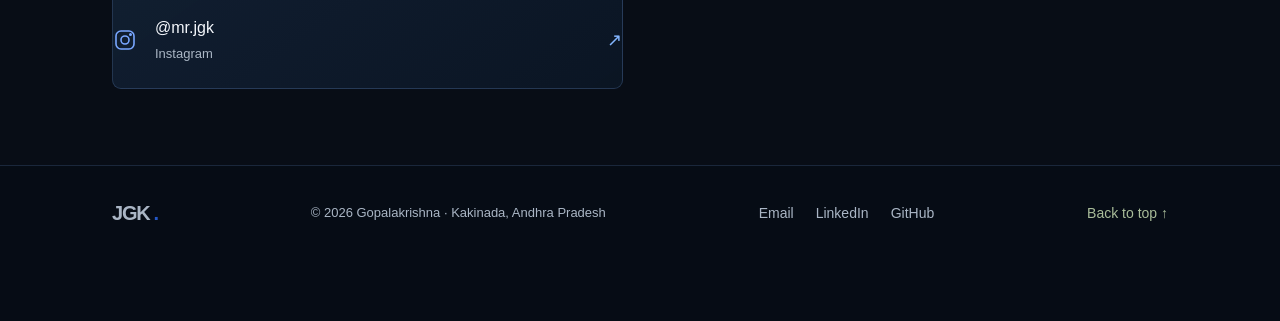
==== commit 41664bf1: "Add animated role text to portfolio hero" ====
--- a/index.html
+++ b/index.html
@@ -13,8 +13,8 @@
   <script src="assets/profile.js?v=20261025-effects" defer></script>
   <script src="assets/cinematic.js?v=20261025-effects" defer></script>
   <link rel="stylesheet" href="assets/portfolio.css?v=20261025-dark">
-  <link rel="stylesheet" href="assets/interaction.css?v=20261114-motion">
-  <script src="assets/interaction.js?v=20261114-motion" defer></script>
+  <link rel="stylesheet" href="assets/interaction.css?v=20261114-effects6">
+  <script src="assets/interaction.js?v=20261114-effects6" defer></script>
 </head>
 <body id="top" class="portfolio-home">
 <div class="site-atmosphere" aria-hidden="true"><div class="background-shade"></div><canvas class="light-field" data-light-field></canvas></div>
@@ -26,7 +26,7 @@
       <div class="hero-copy">
         <p class="eyebrow"><span class="hero-identity">Jami Veera Satya Sankara Gopalakrishna</span><span class="hero-edition">Selected work / 2026</span></p>
         <h1 id="intro-title"><span class="title-line">Code that</span><span class="title-line title-accent">connects<span class="hero-stop">.</span></span></h1>
-        <p class="hero-description">I’m <strong>Jami Veera Satya Sankara Gopalakrishna</strong>, a computer engineering student building <strong>web interfaces and network tools</strong> with React and Python.</p>
+        <p class="hero-description">I’m <strong>Jami Veera Satya Sankara Gopalakrishna</strong>, a computer engineering student building <strong><span class="typing-phrase" data-typing-phrase>web interfaces</span></strong> with React and Python.</p>
         <div class="hero-actions"><a class="primary-action" href="#projects">Selected work <span aria-hidden="true">↘</span></a><a class="secondary-action" href="mailto:jgk727794@gmail.com">Get in touch <span aria-hidden="true">↗</span></a></div>
         <div class="hero-context"><span>Computer engineering student</span><span>Kakinada, India</span></div>
       </div>
